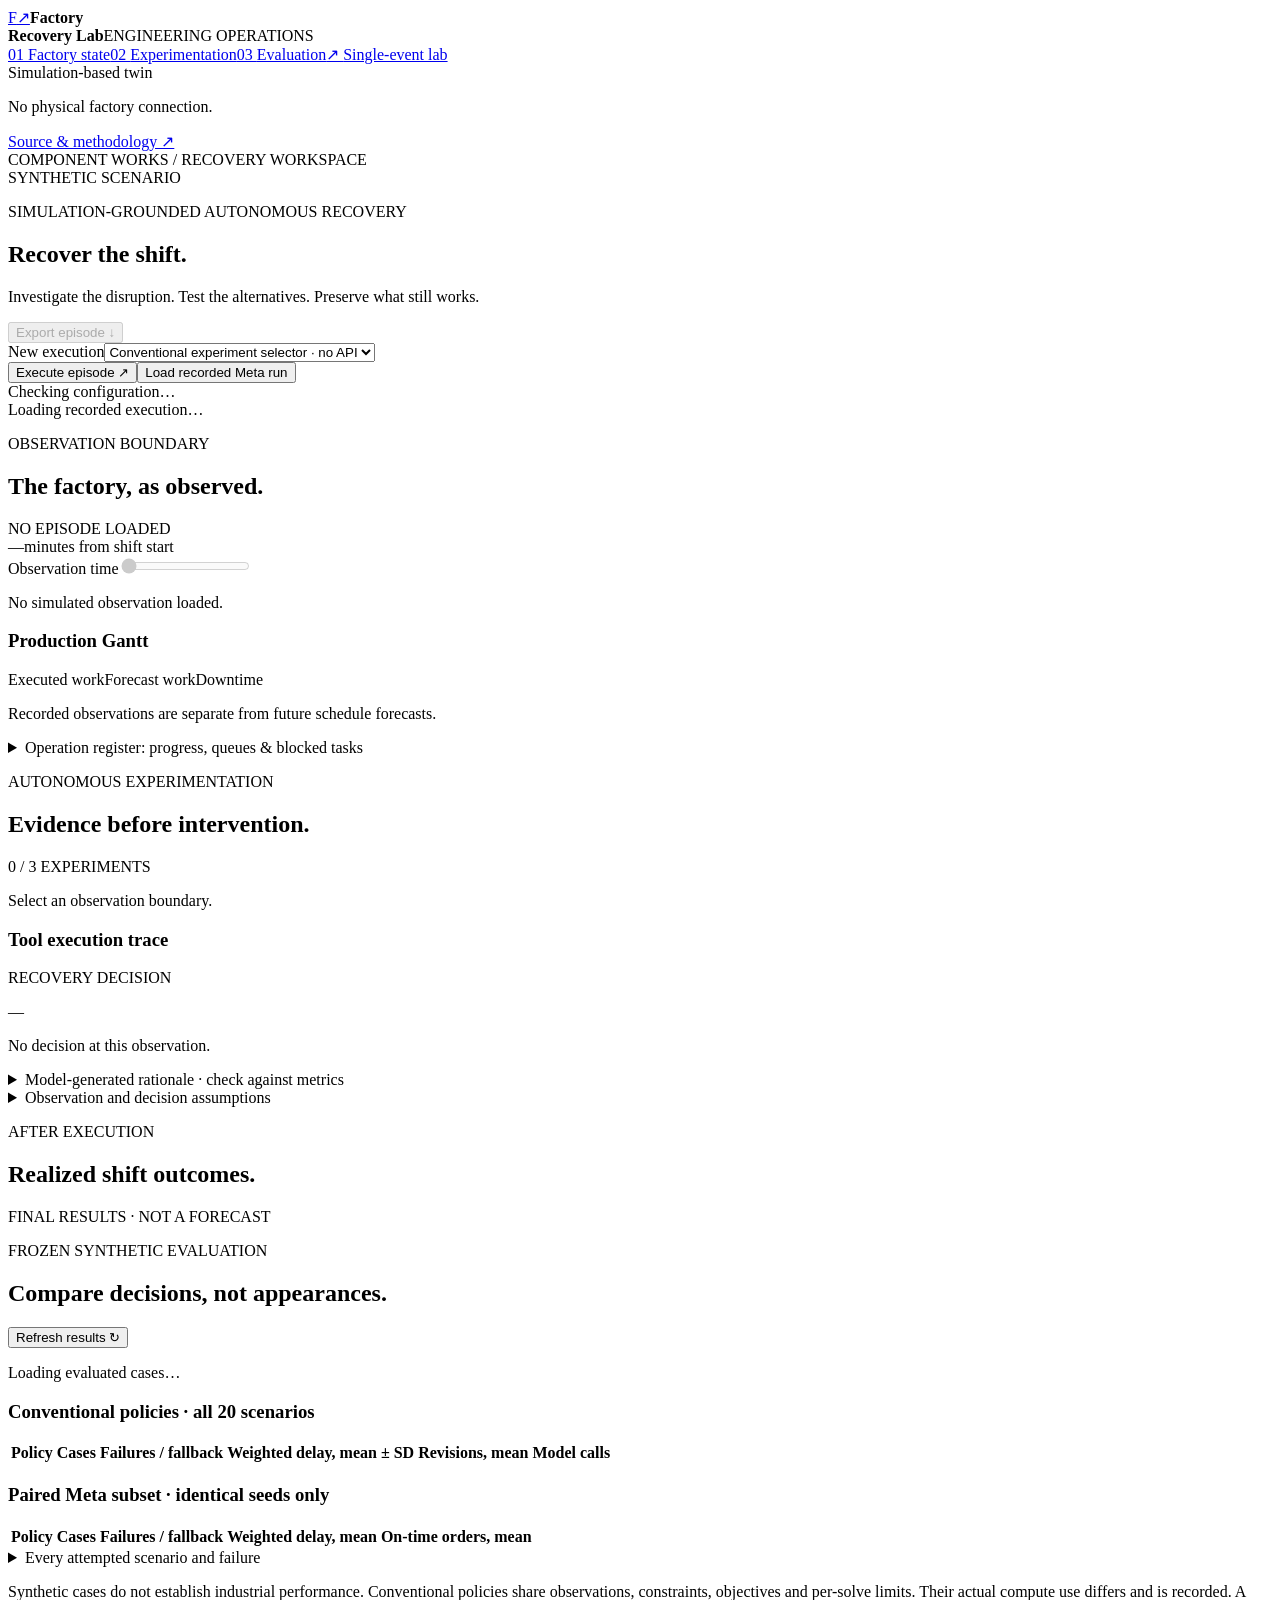
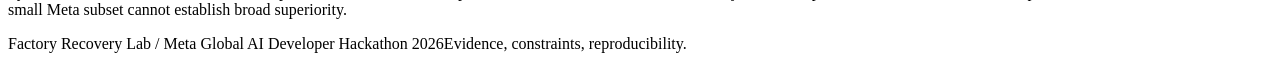
==== src/factory_lab/web/console.html @ 98356d2c "feat: ship sequential operations console and complete evaluation evidence" ====
<!doctype html>
<html lang="en">
<head><meta charset="utf-8"><meta name="viewport" content="width=device-width, initial-scale=1"><title>Factory Recovery Lab · Operations Console</title><link rel="stylesheet" href="/console.css"><script src="/console.js" defer></script></head>
<body>
<aside class="rail"><a class="logo" href="/">F<span>↗</span></a><strong>Factory<br>Recovery Lab</strong><span class="rail-caption">ENGINEERING OPERATIONS</span><nav><a href="#factory" class="active">01 <span>Factory state</span></a><a href="#experimentation">02 <span>Experimentation</span></a><a href="#evaluation">03 <span>Evaluation</span></a><a href="/single">↗ <span>Single-event lab</span></a></nav><div class="rail-bottom"><span class="dot"></span> Simulation-based twin<p>No physical factory connection.</p><a href="https://github.com/Ayushichadha/meta-autonomous-lab" target="_blank" rel="noreferrer">Source & methodology ↗</a></div></aside>
<main>
<header><div class="breadcrumb">COMPONENT WORKS <span>/</span> RECOVERY WORKSPACE</div><span class="tag">SYNTHETIC SCENARIO</span></header>
<section class="hero"><div><p class="eyebrow">SIMULATION-GROUNDED AUTONOMOUS RECOVERY</p><h1>Recover the shift.</h1><p class="muted">Investigate the disruption. Test the alternatives. Preserve what still works.</p></div><button id="export-episode" class="button light" disabled>Export episode ↓</button></section>
<section class="toolbar"><div><label for="episode-policy">New execution</label><select id="episode-policy"><option value="solver_selection">Conventional experiment selector · no API</option><option value="preserve">Preserve commitments · no API</option><option value="always_replan">Always replan · no API</option><option value="fixed_interval">Replan every 30 minutes · no API</option><option value="meta">Meta supervisor · uses API credits</option></select></div><button id="start-episode" class="button primary">Execute episode ↗</button><button id="recorded" class="button light">Load recorded Meta run</button><div class="credit-status" id="credit-status">Checking configuration…</div></section>
<div id="console-status" class="status-line" role="status" aria-live="polite">Loading recorded execution…</div>
<section id="factory" class="panel"><div class="section-title"><div><p class="eyebrow">OBSERVATION BOUNDARY</p><h2>The factory, as observed.</h2></div><span id="execution-mode" class="tag">NO EPISODE LOADED</span></div><div class="replay"><div><span class="minute" id="frame-time">—</span><span class="muted small">minutes from shift start</span></div><label class="slider-label" for="frame-slider">Observation time<input id="frame-slider" type="range" min="0" max="0" value="0" disabled></label><div id="state-counts" class="state-counts"></div></div><div id="event-buttons" class="event-buttons"></div><div id="factory-machines" class="machine-grid"><p class="muted">No simulated observation loaded.</p></div><div class="gantt-heading"><h3>Production Gantt</h3><div class="legend"><span><i class="solid"></i>Executed work</span><span><i class="forecast"></i>Forecast work</span><span><i class="down"></i>Downtime</span></div></div><div id="episode-gantt" class="gantt"></div><p id="gantt-caption" class="caption">Recorded observations are separate from future schedule forecasts.</p><details><summary>Operation register: progress, queues & blocked tasks</summary><div class="scroll-table"><table><thead><tr><th>Operation</th><th>Machine</th><th>Status</th><th>Worked</th><th>Remaining</th></tr></thead><tbody id="operation-register"></tbody></table></div></details></section>
<section id="experimentation" class="experiment-grid"><div class="panel"><div class="section-title"><div><p class="eyebrow">AUTONOMOUS EXPERIMENTATION</p><h2>Evidence before intervention.</h2></div><span id="experiment-budget" class="tag">0 / 3 EXPERIMENTS</span></div><p id="current-event" class="event-description">Select an observation boundary.</p><div id="hypotheses"></div><div id="episode-candidates" class="candidate-grid"></div><div class="section-subtitle"><h3>Tool execution trace</h3><span id="request-budget" class="muted small"></span></div><div id="tool-trace" class="tool-trace"></div></div><div class="panel decision-panel"><p class="eyebrow">RECOVERY DECISION</p><div id="decision-badge" class="decision-badge">—</div><p id="decision-time" class="muted small"></p><p id="decision-evidence">No decision at this observation.</p><details><summary>Model-generated rationale · check against metrics</summary><p id="model-rationale" class="caption"></p></details><div id="constraint-result" class="validation"></div><div id="decision-cost" class="caption"></div><details><summary>Observation and decision assumptions</summary><p class="caption">Only events observed by this boundary are available to the policy. Confirmed outages control physical execution; published repair estimates control forecasts. An expired estimate uses a recorded fixed extension. Candidate trials vary the focus outage only.</p></details></div></section>
<section class="panel outcomes"><div class="section-title"><div><p class="eyebrow">AFTER EXECUTION</p><h2>Realized shift outcomes.</h2></div><span class="tag">FINAL RESULTS · NOT A FORECAST</span></div><div id="realized-metrics" class="metric-grid"></div><p id="episode-limitations" class="caption"></p><div id="episode-failures"></div></section>
<section id="evaluation" class="panel"><div class="section-title"><div><p class="eyebrow">FROZEN SYNTHETIC EVALUATION</p><h2>Compare decisions, not appearances.</h2></div><button id="refresh-evaluation" class="button light">Refresh results ↻</button></div><p id="evaluation-description" class="muted small">Loading evaluated cases…</p><h3>Conventional policies · all 20 scenarios</h3><div class="scroll-table"><table><thead><tr><th>Policy</th><th>Cases</th><th>Failures / fallback</th><th>Weighted delay, mean ± SD</th><th>Revisions, mean</th><th>Model calls</th></tr></thead><tbody id="aggregate-results"></tbody></table></div><h3 class="paired-title">Paired Meta subset · identical seeds only</h3><div class="scroll-table"><table><thead><tr><th>Policy</th><th>Cases</th><th>Failures / fallback</th><th>Weighted delay, mean</th><th>On-time orders, mean</th></tr></thead><tbody id="paired-results"></tbody></table></div><details><summary>Every attempted scenario and failure</summary><div class="scroll-table evaluation-cases"><table><thead><tr><th>Seed</th><th>Policy</th><th>Status</th><th>Realized weighted delay</th><th>Model calls</th></tr></thead><tbody id="scenario-results"></tbody></table></div><div id="evaluation-failures"></div></details><p class="caption">Synthetic cases do not establish industrial performance. Conventional policies share observations, constraints, objectives and per-solve limits. Their actual compute use differs and is recorded. A small Meta subset cannot establish broad superiority.</p></section>
<footer><span>Factory Recovery Lab / Meta Global AI Developer Hackathon 2026</span><span>Evidence, constraints, reproducibility.</span></footer>
</main></body></html>
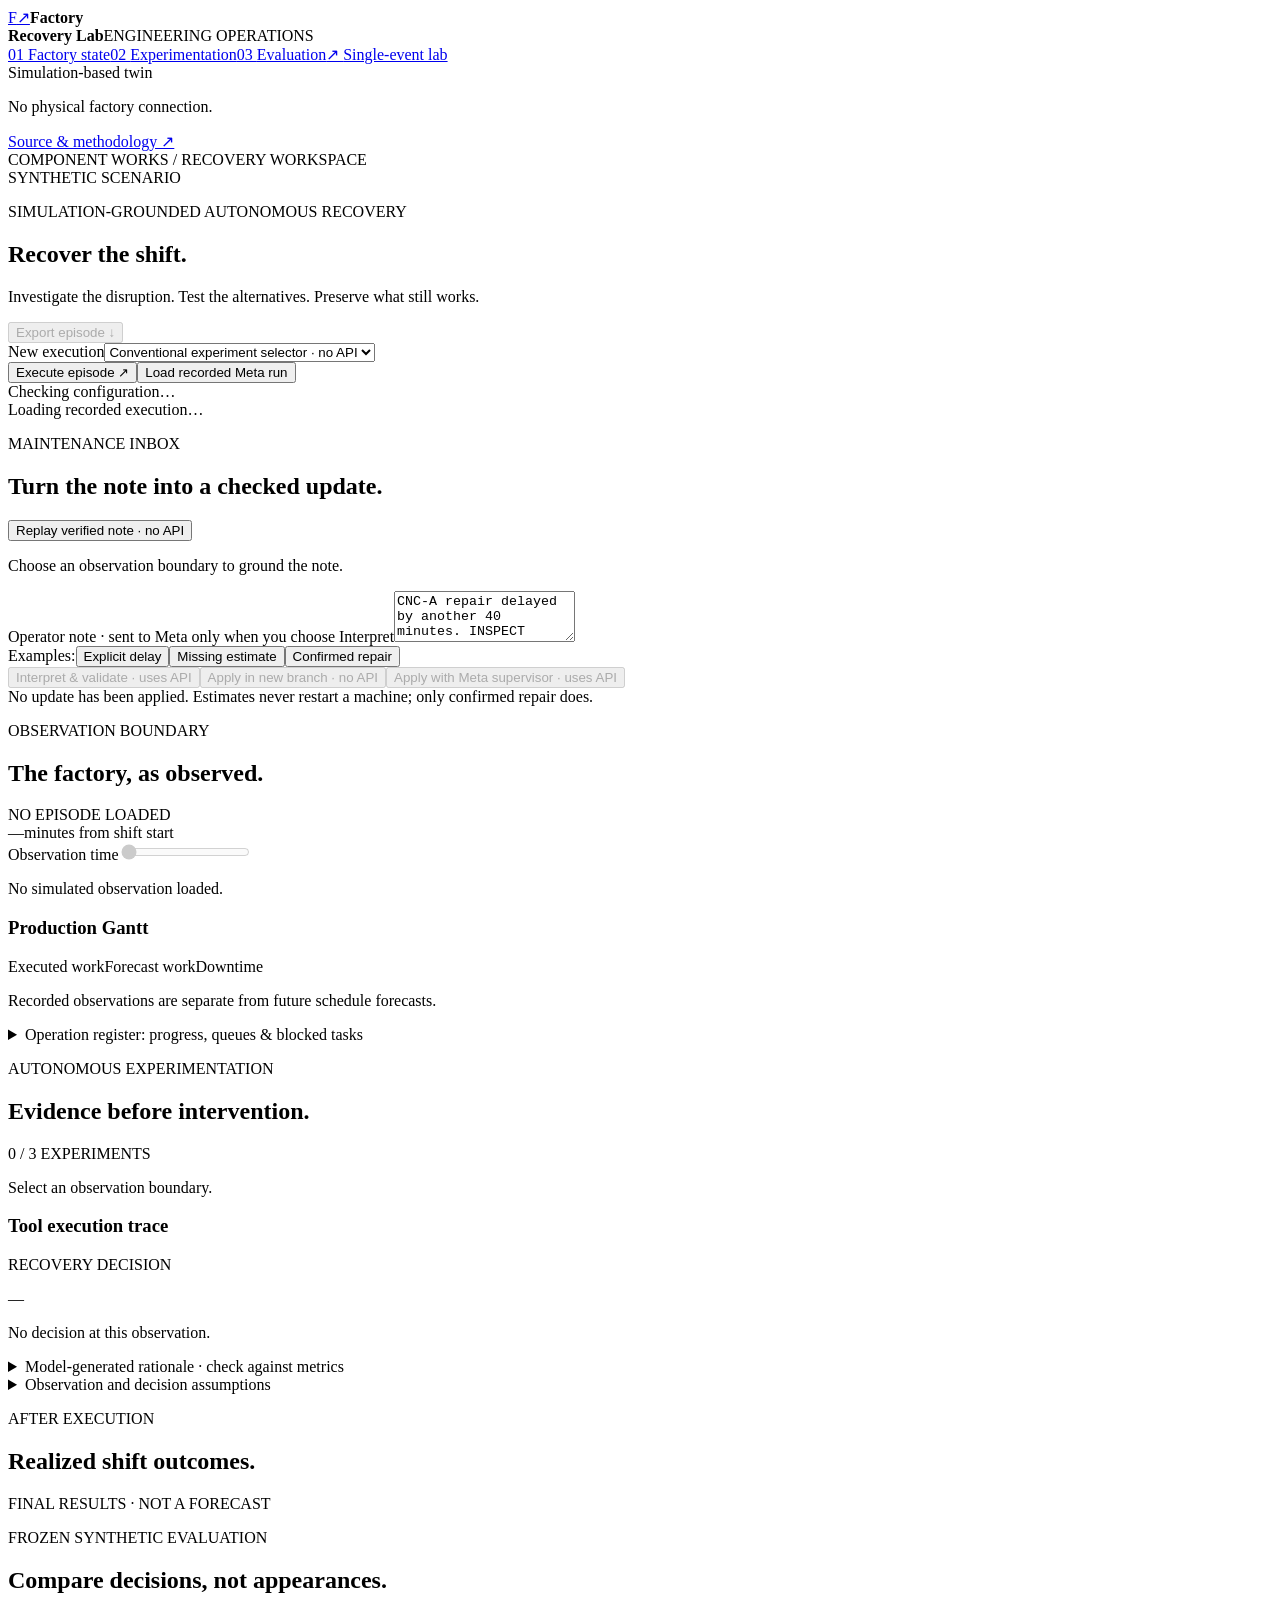
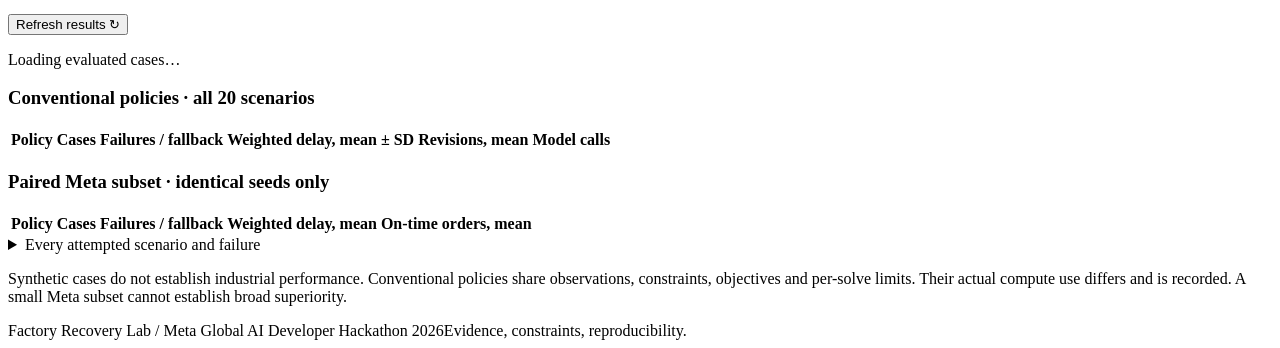
==== commit b056967a: "Add grounded maintenance-note recovery and public replay" ====
--- a/src/factory_lab/web/console.html
+++ b/src/factory_lab/web/console.html
@@ -8,6 +8,7 @@
 <section class="hero"><div><p class="eyebrow">SIMULATION-GROUNDED AUTONOMOUS RECOVERY</p><h1>Recover the shift.</h1><p class="muted">Investigate the disruption. Test the alternatives. Preserve what still works.</p></div><button id="export-episode" class="button light" disabled>Export episode ↓</button></section>
 <section class="toolbar"><div><label for="episode-policy">New execution</label><select id="episode-policy"><option value="solver_selection">Conventional experiment selector · no API</option><option value="preserve">Preserve commitments · no API</option><option value="always_replan">Always replan · no API</option><option value="fixed_interval">Replan every 30 minutes · no API</option><option value="meta">Meta supervisor · uses API credits</option></select></div><button id="start-episode" class="button primary">Execute episode ↗</button><button id="recorded" class="button light">Load recorded Meta run</button><div class="credit-status" id="credit-status">Checking configuration…</div></section>
 <div id="console-status" class="status-line" role="status" aria-live="polite">Loading recorded execution…</div>
+<section id="maintenance" class="panel maintenance-panel"><div class="section-title"><div><p class="eyebrow">MAINTENANCE INBOX</p><h2>Turn the note into a checked update.</h2></div><button id="replay-note" class="button light">Replay verified note · no API</button></div><p id="note-context" class="muted small">Choose an observation boundary to ground the note.</p><label class="note-label" for="maintenance-note">Operator note · sent to Meta only when you choose Interpret</label><textarea id="maintenance-note" rows="3" maxlength="2000">CNC-A repair delayed by another 40 minutes. INSPECT remains available.</textarea><div class="note-examples"><span>Examples:</span><button data-note-example="CNC-A repair delayed by another 40 minutes. INSPECT remains available.">Explicit delay</button><button data-note-example="CNC-A repair is delayed.">Missing estimate</button><button data-note-example="CNC-A is back online.">Confirmed repair</button></div><div class="note-actions"><button id="interpret-note" class="button primary" disabled>Interpret & validate · uses API</button><button id="apply-note" class="button light" disabled>Apply in new branch · no API</button><button id="apply-note-meta" class="button light" disabled>Apply with Meta supervisor · uses API</button></div><div id="note-result" class="note-result" aria-live="polite">No update has been applied. Estimates never restart a machine; only confirmed repair does.</div></section>
 <section id="factory" class="panel"><div class="section-title"><div><p class="eyebrow">OBSERVATION BOUNDARY</p><h2>The factory, as observed.</h2></div><span id="execution-mode" class="tag">NO EPISODE LOADED</span></div><div class="replay"><div><span class="minute" id="frame-time">—</span><span class="muted small">minutes from shift start</span></div><label class="slider-label" for="frame-slider">Observation time<input id="frame-slider" type="range" min="0" max="0" value="0" disabled></label><div id="state-counts" class="state-counts"></div></div><div id="event-buttons" class="event-buttons"></div><div id="factory-machines" class="machine-grid"><p class="muted">No simulated observation loaded.</p></div><div class="gantt-heading"><h3>Production Gantt</h3><div class="legend"><span><i class="solid"></i>Executed work</span><span><i class="forecast"></i>Forecast work</span><span><i class="down"></i>Downtime</span></div></div><div id="episode-gantt" class="gantt"></div><p id="gantt-caption" class="caption">Recorded observations are separate from future schedule forecasts.</p><details><summary>Operation register: progress, queues & blocked tasks</summary><div class="scroll-table"><table><thead><tr><th>Operation</th><th>Machine</th><th>Status</th><th>Worked</th><th>Remaining</th></tr></thead><tbody id="operation-register"></tbody></table></div></details></section>
 <section id="experimentation" class="experiment-grid"><div class="panel"><div class="section-title"><div><p class="eyebrow">AUTONOMOUS EXPERIMENTATION</p><h2>Evidence before intervention.</h2></div><span id="experiment-budget" class="tag">0 / 3 EXPERIMENTS</span></div><p id="current-event" class="event-description">Select an observation boundary.</p><div id="hypotheses"></div><div id="episode-candidates" class="candidate-grid"></div><div class="section-subtitle"><h3>Tool execution trace</h3><span id="request-budget" class="muted small"></span></div><div id="tool-trace" class="tool-trace"></div></div><div class="panel decision-panel"><p class="eyebrow">RECOVERY DECISION</p><div id="decision-badge" class="decision-badge">—</div><p id="decision-time" class="muted small"></p><p id="decision-evidence">No decision at this observation.</p><details><summary>Model-generated rationale · check against metrics</summary><p id="model-rationale" class="caption"></p></details><div id="constraint-result" class="validation"></div><div id="decision-cost" class="caption"></div><details><summary>Observation and decision assumptions</summary><p class="caption">Only events observed by this boundary are available to the policy. Confirmed outages control physical execution; published repair estimates control forecasts. An expired estimate uses a recorded fixed extension. Candidate trials vary the focus outage only.</p></details></div></section>
 <section class="panel outcomes"><div class="section-title"><div><p class="eyebrow">AFTER EXECUTION</p><h2>Realized shift outcomes.</h2></div><span class="tag">FINAL RESULTS · NOT A FORECAST</span></div><div id="realized-metrics" class="metric-grid"></div><p id="episode-limitations" class="caption"></p><div id="episode-failures"></div></section>
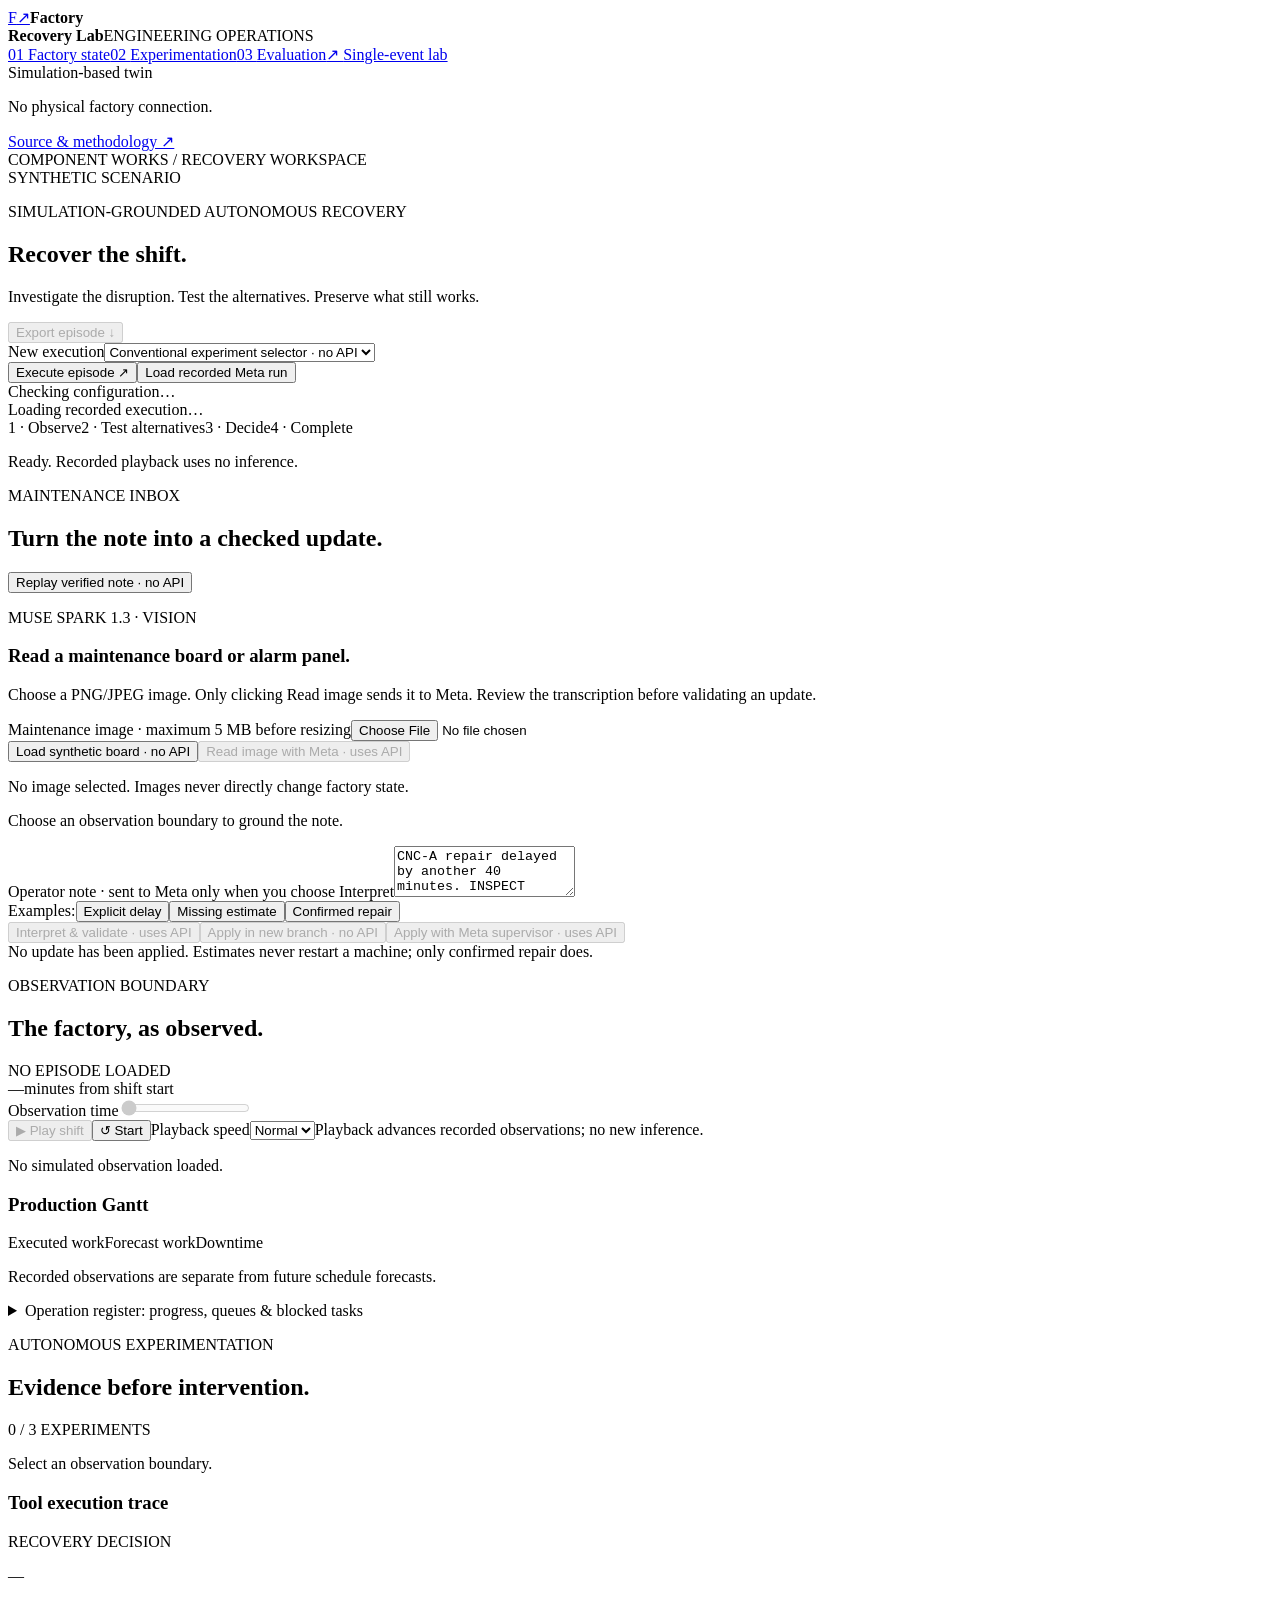
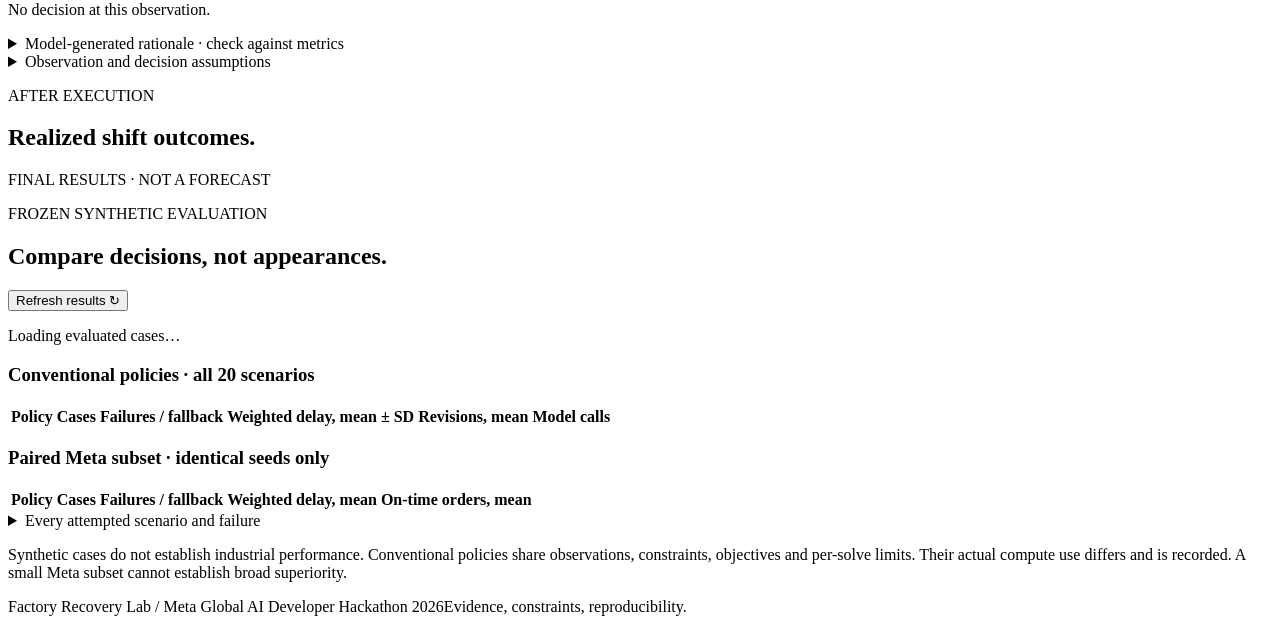
==== commit 0c91c297: "Add reviewed Meta vision recovery and interactive shift playback" ====
--- a/src/factory_lab/web/console.html
+++ b/src/factory_lab/web/console.html
@@ -8,8 +8,8 @@
 <section class="hero"><div><p class="eyebrow">SIMULATION-GROUNDED AUTONOMOUS RECOVERY</p><h1>Recover the shift.</h1><p class="muted">Investigate the disruption. Test the alternatives. Preserve what still works.</p></div><button id="export-episode" class="button light" disabled>Export episode ↓</button></section>
 <section class="toolbar"><div><label for="episode-policy">New execution</label><select id="episode-policy"><option value="solver_selection">Conventional experiment selector · no API</option><option value="preserve">Preserve commitments · no API</option><option value="always_replan">Always replan · no API</option><option value="fixed_interval">Replan every 30 minutes · no API</option><option value="meta">Meta supervisor · uses API credits</option></select></div><button id="start-episode" class="button primary">Execute episode ↗</button><button id="recorded" class="button light">Load recorded Meta run</button><div class="credit-status" id="credit-status">Checking configuration…</div></section>
 <div id="console-status" class="status-line" role="status" aria-live="polite">Loading recorded execution…</div>
-<section id="maintenance" class="panel maintenance-panel"><div class="section-title"><div><p class="eyebrow">MAINTENANCE INBOX</p><h2>Turn the note into a checked update.</h2></div><button id="replay-note" class="button light">Replay verified note · no API</button></div><p id="note-context" class="muted small">Choose an observation boundary to ground the note.</p><label class="note-label" for="maintenance-note">Operator note · sent to Meta only when you choose Interpret</label><textarea id="maintenance-note" rows="3" maxlength="2000">CNC-A repair delayed by another 40 minutes. INSPECT remains available.</textarea><div class="note-examples"><span>Examples:</span><button data-note-example="CNC-A repair delayed by another 40 minutes. INSPECT remains available.">Explicit delay</button><button data-note-example="CNC-A repair is delayed.">Missing estimate</button><button data-note-example="CNC-A is back online.">Confirmed repair</button></div><div class="note-actions"><button id="interpret-note" class="button primary" disabled>Interpret & validate · uses API</button><button id="apply-note" class="button light" disabled>Apply in new branch · no API</button><button id="apply-note-meta" class="button light" disabled>Apply with Meta supervisor · uses API</button></div><div id="note-result" class="note-result" aria-live="polite">No update has been applied. Estimates never restart a machine; only confirmed repair does.</div></section>
-<section id="factory" class="panel"><div class="section-title"><div><p class="eyebrow">OBSERVATION BOUNDARY</p><h2>The factory, as observed.</h2></div><span id="execution-mode" class="tag">NO EPISODE LOADED</span></div><div class="replay"><div><span class="minute" id="frame-time">—</span><span class="muted small">minutes from shift start</span></div><label class="slider-label" for="frame-slider">Observation time<input id="frame-slider" type="range" min="0" max="0" value="0" disabled></label><div id="state-counts" class="state-counts"></div></div><div id="event-buttons" class="event-buttons"></div><div id="factory-machines" class="machine-grid"><p class="muted">No simulated observation loaded.</p></div><div class="gantt-heading"><h3>Production Gantt</h3><div class="legend"><span><i class="solid"></i>Executed work</span><span><i class="forecast"></i>Forecast work</span><span><i class="down"></i>Downtime</span></div></div><div id="episode-gantt" class="gantt"></div><p id="gantt-caption" class="caption">Recorded observations are separate from future schedule forecasts.</p><details><summary>Operation register: progress, queues & blocked tasks</summary><div class="scroll-table"><table><thead><tr><th>Operation</th><th>Machine</th><th>Status</th><th>Worked</th><th>Remaining</th></tr></thead><tbody id="operation-register"></tbody></table></div></details></section>
+<div id="agent-progress" class="agent-progress" aria-live="polite"><span data-stage="observe">1 · Observe</span><span data-stage="test">2 · Test alternatives</span><span data-stage="decide">3 · Decide</span><span data-stage="complete">4 · Complete</span><p id="agent-progress-detail">Ready. Recorded playback uses no inference.</p></div><section id="maintenance" class="panel maintenance-panel"><div class="section-title"><div><p class="eyebrow">MAINTENANCE INBOX</p><h2>Turn the note into a checked update.</h2></div><button id="replay-note" class="button light">Replay verified note · no API</button></div><div class="visual-inbox"><div><p class="eyebrow">MUSE SPARK 1.3 · VISION</p><h3>Read a maintenance board or alarm panel.</h3><p class="caption">Choose a PNG/JPEG image. Only clicking Read image sends it to Meta. Review the transcription before validating an update.</p><label class="note-label" for="maintenance-image">Maintenance image · maximum 5 MB before resizing</label><input id="maintenance-image" type="file" accept="image/png,image/jpeg"><div class="note-actions"><button id="sample-image" class="button light">Load synthetic board · no API</button><button id="read-image" class="button primary" disabled>Read image with Meta · uses API</button></div><p id="image-status" class="caption" aria-live="polite">No image selected. Images never directly change factory state.</p></div><div><img id="image-preview" alt="Selected maintenance evidence" hidden><div id="visual-result" class="caption"></div></div></div><p id="note-context" class="muted small">Choose an observation boundary to ground the note.</p><label class="note-label" for="maintenance-note">Operator note · sent to Meta only when you choose Interpret</label><textarea id="maintenance-note" rows="3" maxlength="2000">CNC-A repair delayed by another 40 minutes. INSPECT remains available.</textarea><div class="note-examples"><span>Examples:</span><button data-note-example="CNC-A repair delayed by another 40 minutes. INSPECT remains available.">Explicit delay</button><button data-note-example="CNC-A repair is delayed.">Missing estimate</button><button data-note-example="CNC-A is back online.">Confirmed repair</button></div><label id="visual-review-label" class="review-label" hidden><input id="visual-reviewed" type="checkbox"> I reviewed and corrected the image transcription above. Validate it as my operator report.</label><div class="note-actions"><button id="interpret-note" class="button primary" disabled>Interpret & validate · uses API</button><button id="apply-note" class="button light" disabled>Apply in new branch · no API</button><button id="apply-note-meta" class="button light" disabled>Apply with Meta supervisor · uses API</button></div><div id="note-result" class="note-result" aria-live="polite">No update has been applied. Estimates never restart a machine; only confirmed repair does.</div></section>
+<section id="factory" class="panel"><div class="section-title"><div><p class="eyebrow">OBSERVATION BOUNDARY</p><h2>The factory, as observed.</h2></div><span id="execution-mode" class="tag">NO EPISODE LOADED</span></div><div class="replay"><div><span class="minute" id="frame-time">—</span><span class="muted small">minutes from shift start</span></div><label class="slider-label" for="frame-slider">Observation time<input id="frame-slider" type="range" min="0" max="0" value="0" disabled></label><div id="state-counts" class="state-counts"></div></div><div class="playback-controls"><button id="play-shift" class="button primary" disabled aria-pressed="false">▶ Play shift</button><button id="restart-shift" class="button light">↺ Start</button><label for="playback-speed">Playback speed</label><select id="playback-speed"><option value="1500">Slow</option><option value="850" selected>Normal</option><option value="350">Fast</option></select><span id="playback-status" class="caption">Playback advances recorded observations; no new inference.</span></div><div id="event-buttons" class="event-buttons"></div><div id="factory-machines" class="machine-grid"><p class="muted">No simulated observation loaded.</p></div><div class="gantt-heading"><h3>Production Gantt</h3><div class="legend"><span><i class="solid"></i>Executed work</span><span><i class="forecast"></i>Forecast work</span><span><i class="down"></i>Downtime</span></div></div><div id="episode-gantt" class="gantt"></div><p id="gantt-caption" class="caption">Recorded observations are separate from future schedule forecasts.</p><details><summary>Operation register: progress, queues & blocked tasks</summary><div class="scroll-table"><table><thead><tr><th>Operation</th><th>Machine</th><th>Status</th><th>Worked</th><th>Remaining</th></tr></thead><tbody id="operation-register"></tbody></table></div></details></section>
 <section id="experimentation" class="experiment-grid"><div class="panel"><div class="section-title"><div><p class="eyebrow">AUTONOMOUS EXPERIMENTATION</p><h2>Evidence before intervention.</h2></div><span id="experiment-budget" class="tag">0 / 3 EXPERIMENTS</span></div><p id="current-event" class="event-description">Select an observation boundary.</p><div id="hypotheses"></div><div id="episode-candidates" class="candidate-grid"></div><div class="section-subtitle"><h3>Tool execution trace</h3><span id="request-budget" class="muted small"></span></div><div id="tool-trace" class="tool-trace"></div></div><div class="panel decision-panel"><p class="eyebrow">RECOVERY DECISION</p><div id="decision-badge" class="decision-badge">—</div><p id="decision-time" class="muted small"></p><p id="decision-evidence">No decision at this observation.</p><details><summary>Model-generated rationale · check against metrics</summary><p id="model-rationale" class="caption"></p></details><div id="constraint-result" class="validation"></div><div id="decision-cost" class="caption"></div><details><summary>Observation and decision assumptions</summary><p class="caption">Only events observed by this boundary are available to the policy. Confirmed outages control physical execution; published repair estimates control forecasts. An expired estimate uses a recorded fixed extension. Candidate trials vary the focus outage only.</p></details></div></section>
 <section class="panel outcomes"><div class="section-title"><div><p class="eyebrow">AFTER EXECUTION</p><h2>Realized shift outcomes.</h2></div><span class="tag">FINAL RESULTS · NOT A FORECAST</span></div><div id="realized-metrics" class="metric-grid"></div><p id="episode-limitations" class="caption"></p><div id="episode-failures"></div></section>
 <section id="evaluation" class="panel"><div class="section-title"><div><p class="eyebrow">FROZEN SYNTHETIC EVALUATION</p><h2>Compare decisions, not appearances.</h2></div><button id="refresh-evaluation" class="button light">Refresh results ↻</button></div><p id="evaluation-description" class="muted small">Loading evaluated cases…</p><h3>Conventional policies · all 20 scenarios</h3><div class="scroll-table"><table><thead><tr><th>Policy</th><th>Cases</th><th>Failures / fallback</th><th>Weighted delay, mean ± SD</th><th>Revisions, mean</th><th>Model calls</th></tr></thead><tbody id="aggregate-results"></tbody></table></div><h3 class="paired-title">Paired Meta subset · identical seeds only</h3><div class="scroll-table"><table><thead><tr><th>Policy</th><th>Cases</th><th>Failures / fallback</th><th>Weighted delay, mean</th><th>On-time orders, mean</th></tr></thead><tbody id="paired-results"></tbody></table></div><details><summary>Every attempted scenario and failure</summary><div class="scroll-table evaluation-cases"><table><thead><tr><th>Seed</th><th>Policy</th><th>Status</th><th>Realized weighted delay</th><th>Model calls</th></tr></thead><tbody id="scenario-results"></tbody></table></div><div id="evaluation-failures"></div></details><p class="caption">Synthetic cases do not establish industrial performance. Conventional policies share observations, constraints, objectives and per-solve limits. Their actual compute use differs and is recorded. A small Meta subset cannot establish broad superiority.</p></section>
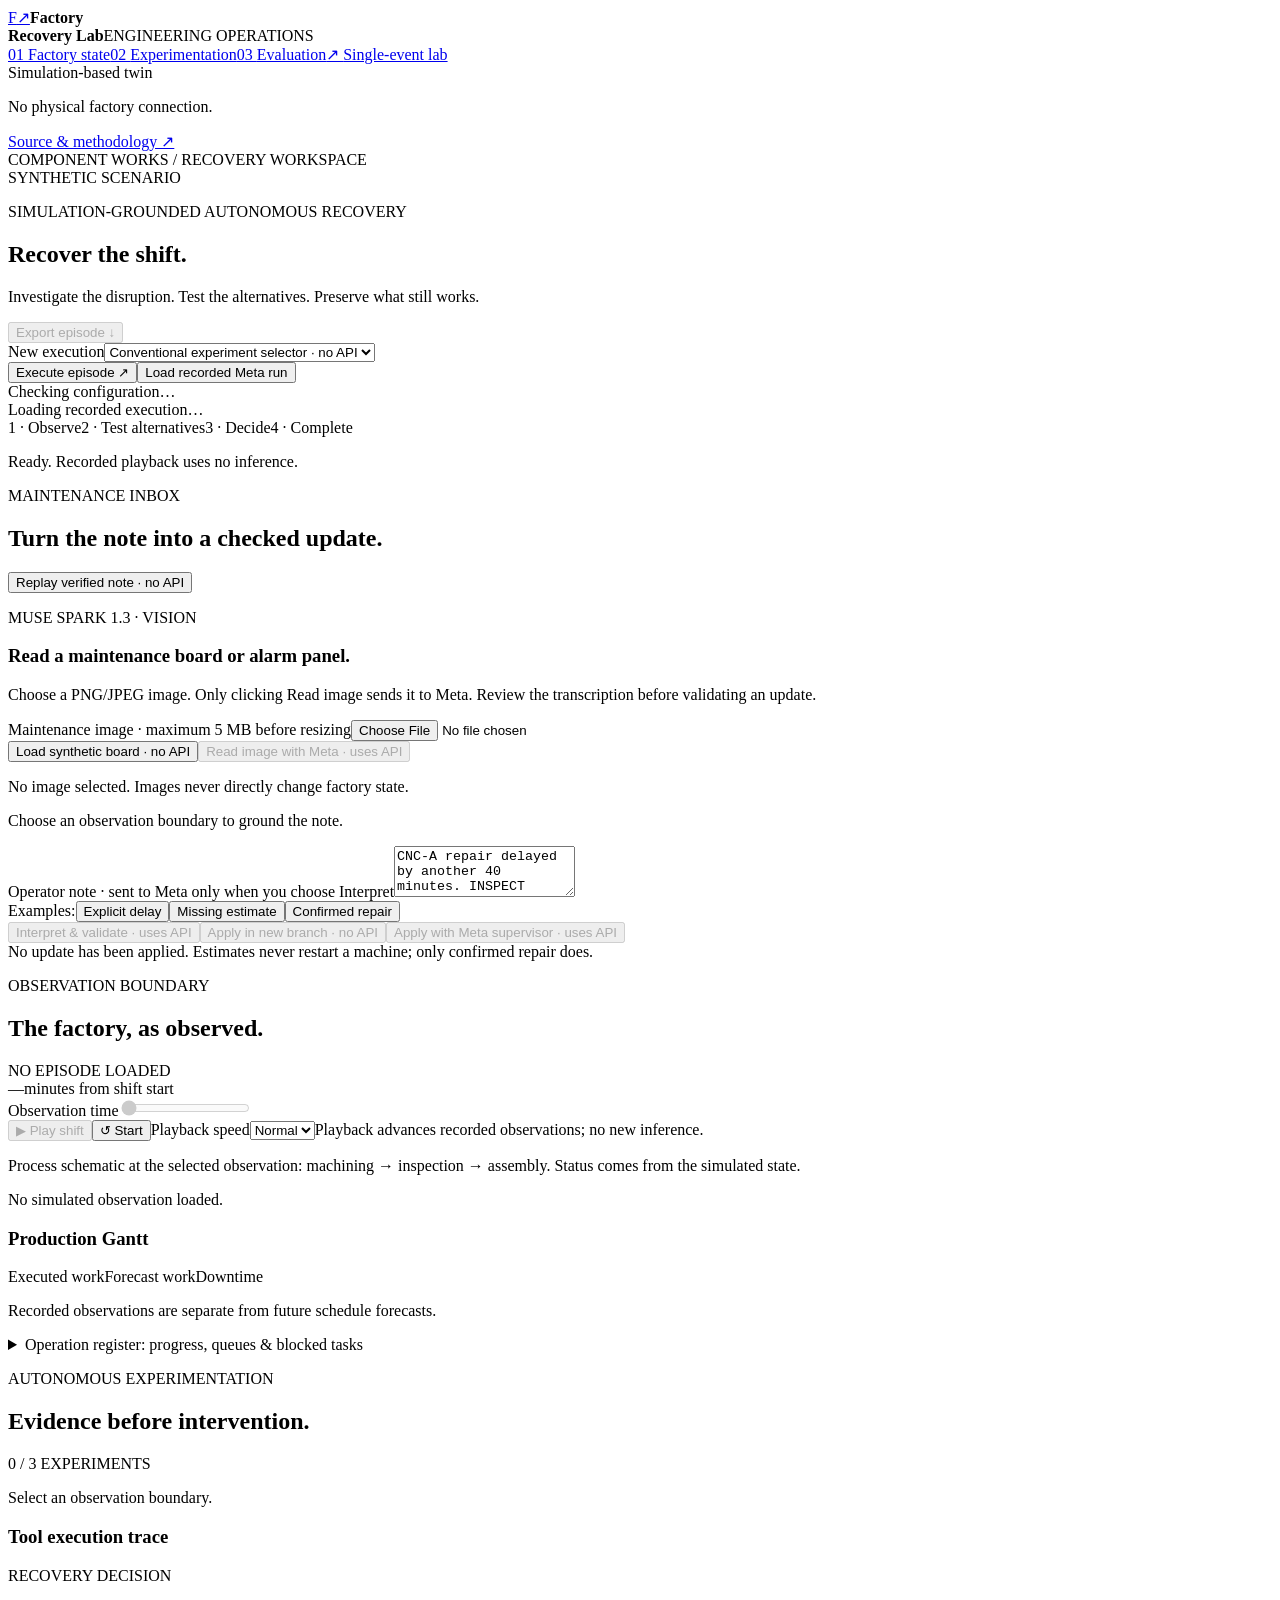
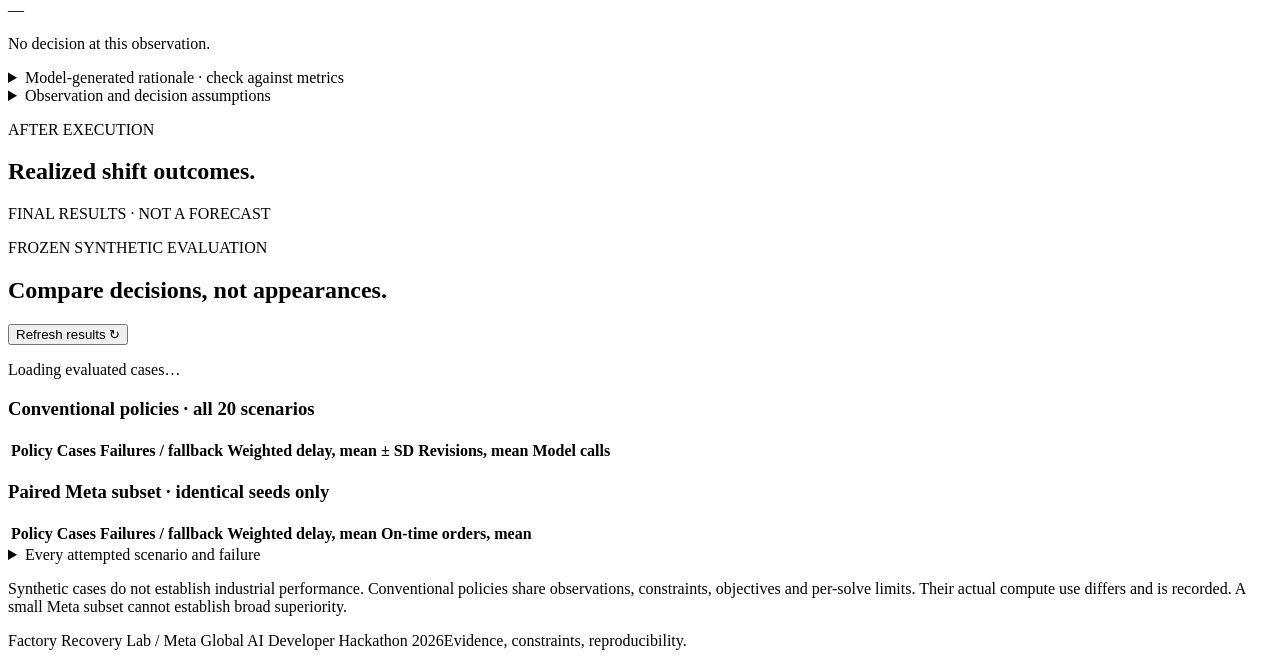
==== commit 4b1c0a11: "Show visual example by default and add live factory schematic" ====
--- a/src/factory_lab/web/console.html
+++ b/src/factory_lab/web/console.html
@@ -9,7 +9,7 @@
 <section class="toolbar"><div><label for="episode-policy">New execution</label><select id="episode-policy"><option value="solver_selection">Conventional experiment selector · no API</option><option value="preserve">Preserve commitments · no API</option><option value="always_replan">Always replan · no API</option><option value="fixed_interval">Replan every 30 minutes · no API</option><option value="meta">Meta supervisor · uses API credits</option></select></div><button id="start-episode" class="button primary">Execute episode ↗</button><button id="recorded" class="button light">Load recorded Meta run</button><div class="credit-status" id="credit-status">Checking configuration…</div></section>
 <div id="console-status" class="status-line" role="status" aria-live="polite">Loading recorded execution…</div>
 <div id="agent-progress" class="agent-progress" aria-live="polite"><span data-stage="observe">1 · Observe</span><span data-stage="test">2 · Test alternatives</span><span data-stage="decide">3 · Decide</span><span data-stage="complete">4 · Complete</span><p id="agent-progress-detail">Ready. Recorded playback uses no inference.</p></div><section id="maintenance" class="panel maintenance-panel"><div class="section-title"><div><p class="eyebrow">MAINTENANCE INBOX</p><h2>Turn the note into a checked update.</h2></div><button id="replay-note" class="button light">Replay verified note · no API</button></div><div class="visual-inbox"><div><p class="eyebrow">MUSE SPARK 1.3 · VISION</p><h3>Read a maintenance board or alarm panel.</h3><p class="caption">Choose a PNG/JPEG image. Only clicking Read image sends it to Meta. Review the transcription before validating an update.</p><label class="note-label" for="maintenance-image">Maintenance image · maximum 5 MB before resizing</label><input id="maintenance-image" type="file" accept="image/png,image/jpeg"><div class="note-actions"><button id="sample-image" class="button light">Load synthetic board · no API</button><button id="read-image" class="button primary" disabled>Read image with Meta · uses API</button></div><p id="image-status" class="caption" aria-live="polite">No image selected. Images never directly change factory state.</p></div><div><img id="image-preview" alt="Selected maintenance evidence" hidden><div id="visual-result" class="caption"></div></div></div><p id="note-context" class="muted small">Choose an observation boundary to ground the note.</p><label class="note-label" for="maintenance-note">Operator note · sent to Meta only when you choose Interpret</label><textarea id="maintenance-note" rows="3" maxlength="2000">CNC-A repair delayed by another 40 minutes. INSPECT remains available.</textarea><div class="note-examples"><span>Examples:</span><button data-note-example="CNC-A repair delayed by another 40 minutes. INSPECT remains available.">Explicit delay</button><button data-note-example="CNC-A repair is delayed.">Missing estimate</button><button data-note-example="CNC-A is back online.">Confirmed repair</button></div><label id="visual-review-label" class="review-label" hidden><input id="visual-reviewed" type="checkbox"> I reviewed and corrected the image transcription above. Validate it as my operator report.</label><div class="note-actions"><button id="interpret-note" class="button primary" disabled>Interpret & validate · uses API</button><button id="apply-note" class="button light" disabled>Apply in new branch · no API</button><button id="apply-note-meta" class="button light" disabled>Apply with Meta supervisor · uses API</button></div><div id="note-result" class="note-result" aria-live="polite">No update has been applied. Estimates never restart a machine; only confirmed repair does.</div></section>
-<section id="factory" class="panel"><div class="section-title"><div><p class="eyebrow">OBSERVATION BOUNDARY</p><h2>The factory, as observed.</h2></div><span id="execution-mode" class="tag">NO EPISODE LOADED</span></div><div class="replay"><div><span class="minute" id="frame-time">—</span><span class="muted small">minutes from shift start</span></div><label class="slider-label" for="frame-slider">Observation time<input id="frame-slider" type="range" min="0" max="0" value="0" disabled></label><div id="state-counts" class="state-counts"></div></div><div class="playback-controls"><button id="play-shift" class="button primary" disabled aria-pressed="false">▶ Play shift</button><button id="restart-shift" class="button light">↺ Start</button><label for="playback-speed">Playback speed</label><select id="playback-speed"><option value="1500">Slow</option><option value="850" selected>Normal</option><option value="350">Fast</option></select><span id="playback-status" class="caption">Playback advances recorded observations; no new inference.</span></div><div id="event-buttons" class="event-buttons"></div><div id="factory-machines" class="machine-grid"><p class="muted">No simulated observation loaded.</p></div><div class="gantt-heading"><h3>Production Gantt</h3><div class="legend"><span><i class="solid"></i>Executed work</span><span><i class="forecast"></i>Forecast work</span><span><i class="down"></i>Downtime</span></div></div><div id="episode-gantt" class="gantt"></div><p id="gantt-caption" class="caption">Recorded observations are separate from future schedule forecasts.</p><details><summary>Operation register: progress, queues & blocked tasks</summary><div class="scroll-table"><table><thead><tr><th>Operation</th><th>Machine</th><th>Status</th><th>Worked</th><th>Remaining</th></tr></thead><tbody id="operation-register"></tbody></table></div></details></section>
+<section id="factory" class="panel"><div class="section-title"><div><p class="eyebrow">OBSERVATION BOUNDARY</p><h2>The factory, as observed.</h2></div><span id="execution-mode" class="tag">NO EPISODE LOADED</span></div><div class="replay"><div><span class="minute" id="frame-time">—</span><span class="muted small">minutes from shift start</span></div><label class="slider-label" for="frame-slider">Observation time<input id="frame-slider" type="range" min="0" max="0" value="0" disabled></label><div id="state-counts" class="state-counts"></div></div><div class="playback-controls"><button id="play-shift" class="button primary" disabled aria-pressed="false">▶ Play shift</button><button id="restart-shift" class="button light">↺ Start</button><label for="playback-speed">Playback speed</label><select id="playback-speed"><option value="1500">Slow</option><option value="850" selected>Normal</option><option value="350">Fast</option></select><span id="playback-status" class="caption">Playback advances recorded observations; no new inference.</span></div><div id="event-buttons" class="event-buttons"></div><div id="factory-flow" class="factory-flow" aria-label="Factory process schematic"></div><p class="caption">Process schematic at the selected observation: machining → inspection → assembly. Status comes from the simulated state.</p><div id="factory-machines" class="machine-grid"><p class="muted">No simulated observation loaded.</p></div><div class="gantt-heading"><h3>Production Gantt</h3><div class="legend"><span><i class="solid"></i>Executed work</span><span><i class="forecast"></i>Forecast work</span><span><i class="down"></i>Downtime</span></div></div><div id="episode-gantt" class="gantt"></div><p id="gantt-caption" class="caption">Recorded observations are separate from future schedule forecasts.</p><details><summary>Operation register: progress, queues & blocked tasks</summary><div class="scroll-table"><table><thead><tr><th>Operation</th><th>Machine</th><th>Status</th><th>Worked</th><th>Remaining</th></tr></thead><tbody id="operation-register"></tbody></table></div></details></section>
 <section id="experimentation" class="experiment-grid"><div class="panel"><div class="section-title"><div><p class="eyebrow">AUTONOMOUS EXPERIMENTATION</p><h2>Evidence before intervention.</h2></div><span id="experiment-budget" class="tag">0 / 3 EXPERIMENTS</span></div><p id="current-event" class="event-description">Select an observation boundary.</p><div id="hypotheses"></div><div id="episode-candidates" class="candidate-grid"></div><div class="section-subtitle"><h3>Tool execution trace</h3><span id="request-budget" class="muted small"></span></div><div id="tool-trace" class="tool-trace"></div></div><div class="panel decision-panel"><p class="eyebrow">RECOVERY DECISION</p><div id="decision-badge" class="decision-badge">—</div><p id="decision-time" class="muted small"></p><p id="decision-evidence">No decision at this observation.</p><details><summary>Model-generated rationale · check against metrics</summary><p id="model-rationale" class="caption"></p></details><div id="constraint-result" class="validation"></div><div id="decision-cost" class="caption"></div><details><summary>Observation and decision assumptions</summary><p class="caption">Only events observed by this boundary are available to the policy. Confirmed outages control physical execution; published repair estimates control forecasts. An expired estimate uses a recorded fixed extension. Candidate trials vary the focus outage only.</p></details></div></section>
 <section class="panel outcomes"><div class="section-title"><div><p class="eyebrow">AFTER EXECUTION</p><h2>Realized shift outcomes.</h2></div><span class="tag">FINAL RESULTS · NOT A FORECAST</span></div><div id="realized-metrics" class="metric-grid"></div><p id="episode-limitations" class="caption"></p><div id="episode-failures"></div></section>
 <section id="evaluation" class="panel"><div class="section-title"><div><p class="eyebrow">FROZEN SYNTHETIC EVALUATION</p><h2>Compare decisions, not appearances.</h2></div><button id="refresh-evaluation" class="button light">Refresh results ↻</button></div><p id="evaluation-description" class="muted small">Loading evaluated cases…</p><h3>Conventional policies · all 20 scenarios</h3><div class="scroll-table"><table><thead><tr><th>Policy</th><th>Cases</th><th>Failures / fallback</th><th>Weighted delay, mean ± SD</th><th>Revisions, mean</th><th>Model calls</th></tr></thead><tbody id="aggregate-results"></tbody></table></div><h3 class="paired-title">Paired Meta subset · identical seeds only</h3><div class="scroll-table"><table><thead><tr><th>Policy</th><th>Cases</th><th>Failures / fallback</th><th>Weighted delay, mean</th><th>On-time orders, mean</th></tr></thead><tbody id="paired-results"></tbody></table></div><details><summary>Every attempted scenario and failure</summary><div class="scroll-table evaluation-cases"><table><thead><tr><th>Seed</th><th>Policy</th><th>Status</th><th>Realized weighted delay</th><th>Model calls</th></tr></thead><tbody id="scenario-results"></tbody></table></div><div id="evaluation-failures"></div></details><p class="caption">Synthetic cases do not establish industrial performance. Conventional policies share observations, constraints, objectives and per-solve limits. Their actual compute use differs and is recorded. A small Meta subset cannot establish broad superiority.</p></section>
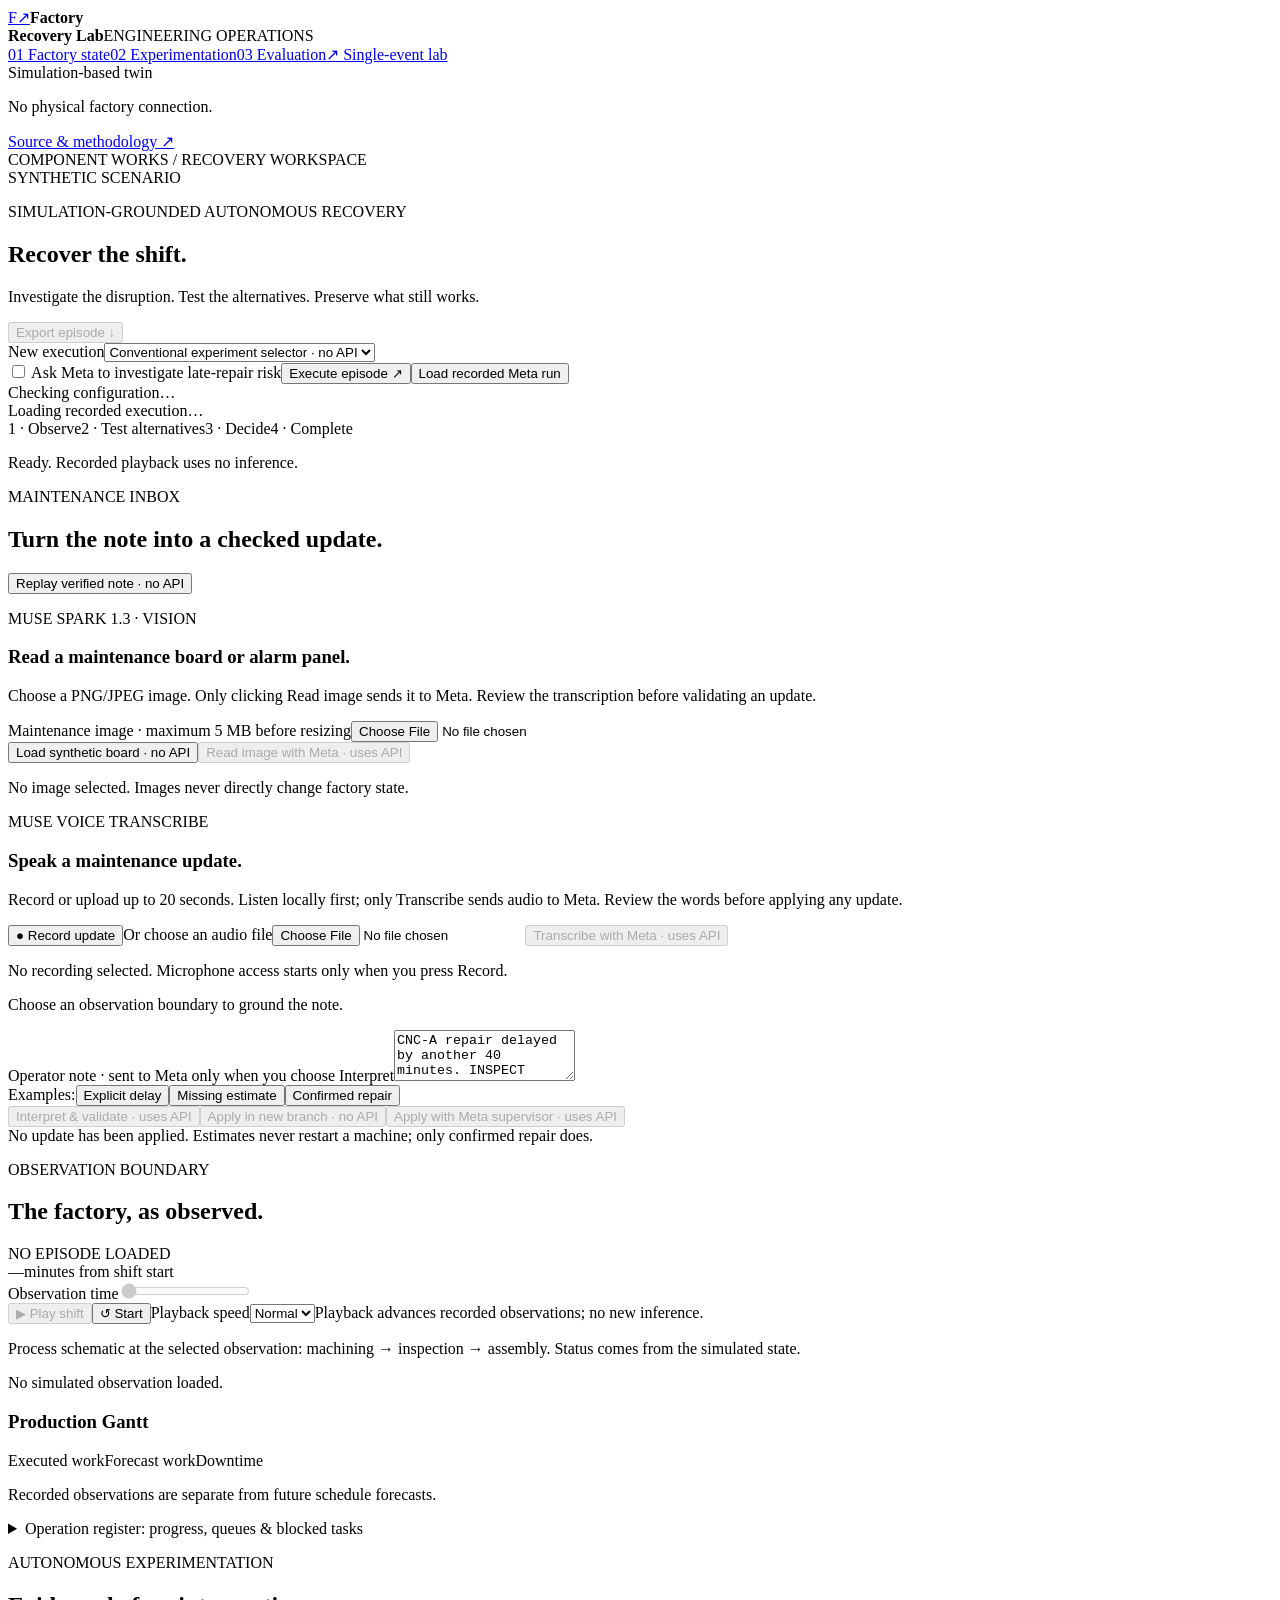
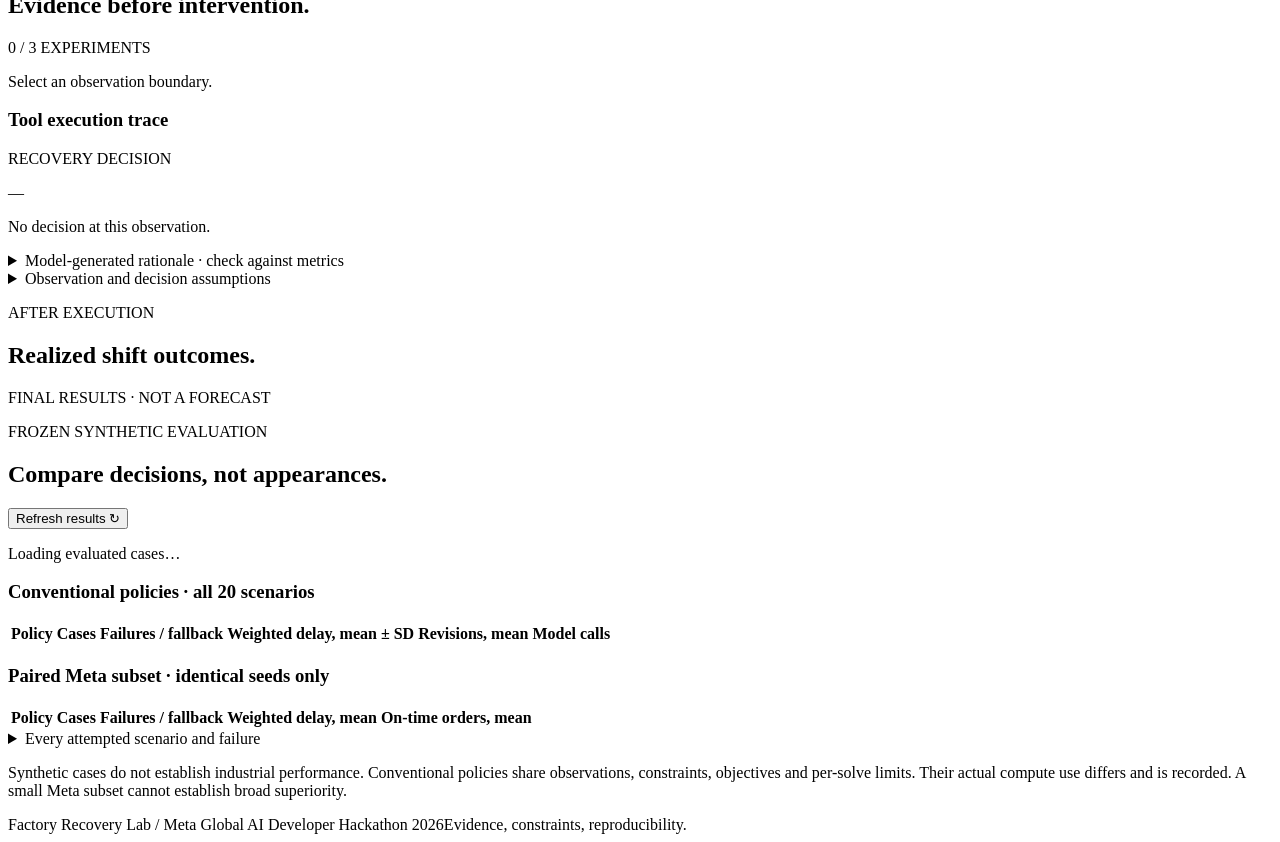
==== commit 2776535a: "Add reviewed Muse voice reports and bounded research stress tools" ====
--- a/src/factory_lab/web/console.html
+++ b/src/factory_lab/web/console.html
@@ -6,11 +6,11 @@
 <main>
 <header><div class="breadcrumb">COMPONENT WORKS <span>/</span> RECOVERY WORKSPACE</div><span class="tag">SYNTHETIC SCENARIO</span></header>
 <section class="hero"><div><p class="eyebrow">SIMULATION-GROUNDED AUTONOMOUS RECOVERY</p><h1>Recover the shift.</h1><p class="muted">Investigate the disruption. Test the alternatives. Preserve what still works.</p></div><button id="export-episode" class="button light" disabled>Export episode ↓</button></section>
-<section class="toolbar"><div><label for="episode-policy">New execution</label><select id="episode-policy"><option value="solver_selection">Conventional experiment selector · no API</option><option value="preserve">Preserve commitments · no API</option><option value="always_replan">Always replan · no API</option><option value="fixed_interval">Replan every 30 minutes · no API</option><option value="meta">Meta supervisor · uses API credits</option></select></div><button id="start-episode" class="button primary">Execute episode ↗</button><button id="recorded" class="button light">Load recorded Meta run</button><div class="credit-status" id="credit-status">Checking configuration…</div></section>
+<section class="toolbar"><div><label for="episode-policy">New execution</label><select id="episode-policy"><option value="solver_selection">Conventional experiment selector · no API</option><option value="preserve">Preserve commitments · no API</option><option value="always_replan">Always replan · no API</option><option value="fixed_interval">Replan every 30 minutes · no API</option><option value="meta">Meta supervisor · uses API credits</option></select></div><label class="risk-focus"><input id="meta-risk-focus" type="checkbox"> Ask Meta to investigate late-repair risk</label><button id="start-episode" class="button primary">Execute episode ↗</button><button id="recorded" class="button light">Load recorded Meta run</button><div class="credit-status" id="credit-status">Checking configuration…</div></section>
 <div id="console-status" class="status-line" role="status" aria-live="polite">Loading recorded execution…</div>
-<div id="agent-progress" class="agent-progress" aria-live="polite"><span data-stage="observe">1 · Observe</span><span data-stage="test">2 · Test alternatives</span><span data-stage="decide">3 · Decide</span><span data-stage="complete">4 · Complete</span><p id="agent-progress-detail">Ready. Recorded playback uses no inference.</p></div><section id="maintenance" class="panel maintenance-panel"><div class="section-title"><div><p class="eyebrow">MAINTENANCE INBOX</p><h2>Turn the note into a checked update.</h2></div><button id="replay-note" class="button light">Replay verified note · no API</button></div><div class="visual-inbox"><div><p class="eyebrow">MUSE SPARK 1.3 · VISION</p><h3>Read a maintenance board or alarm panel.</h3><p class="caption">Choose a PNG/JPEG image. Only clicking Read image sends it to Meta. Review the transcription before validating an update.</p><label class="note-label" for="maintenance-image">Maintenance image · maximum 5 MB before resizing</label><input id="maintenance-image" type="file" accept="image/png,image/jpeg"><div class="note-actions"><button id="sample-image" class="button light">Load synthetic board · no API</button><button id="read-image" class="button primary" disabled>Read image with Meta · uses API</button></div><p id="image-status" class="caption" aria-live="polite">No image selected. Images never directly change factory state.</p></div><div><img id="image-preview" alt="Selected maintenance evidence" hidden><div id="visual-result" class="caption"></div></div></div><p id="note-context" class="muted small">Choose an observation boundary to ground the note.</p><label class="note-label" for="maintenance-note">Operator note · sent to Meta only when you choose Interpret</label><textarea id="maintenance-note" rows="3" maxlength="2000">CNC-A repair delayed by another 40 minutes. INSPECT remains available.</textarea><div class="note-examples"><span>Examples:</span><button data-note-example="CNC-A repair delayed by another 40 minutes. INSPECT remains available.">Explicit delay</button><button data-note-example="CNC-A repair is delayed.">Missing estimate</button><button data-note-example="CNC-A is back online.">Confirmed repair</button></div><label id="visual-review-label" class="review-label" hidden><input id="visual-reviewed" type="checkbox"> I reviewed and corrected the image transcription above. Validate it as my operator report.</label><div class="note-actions"><button id="interpret-note" class="button primary" disabled>Interpret & validate · uses API</button><button id="apply-note" class="button light" disabled>Apply in new branch · no API</button><button id="apply-note-meta" class="button light" disabled>Apply with Meta supervisor · uses API</button></div><div id="note-result" class="note-result" aria-live="polite">No update has been applied. Estimates never restart a machine; only confirmed repair does.</div></section>
+<div id="agent-progress" class="agent-progress" aria-live="polite"><span data-stage="observe">1 · Observe</span><span data-stage="test">2 · Test alternatives</span><span data-stage="decide">3 · Decide</span><span data-stage="complete">4 · Complete</span><p id="agent-progress-detail">Ready. Recorded playback uses no inference.</p></div><section id="maintenance" class="panel maintenance-panel"><div class="section-title"><div><p class="eyebrow">MAINTENANCE INBOX</p><h2>Turn the note into a checked update.</h2></div><button id="replay-note" class="button light">Replay verified note · no API</button></div><div class="visual-inbox"><div><p class="eyebrow">MUSE SPARK 1.3 · VISION</p><h3>Read a maintenance board or alarm panel.</h3><p class="caption">Choose a PNG/JPEG image. Only clicking Read image sends it to Meta. Review the transcription before validating an update.</p><label class="note-label" for="maintenance-image">Maintenance image · maximum 5 MB before resizing</label><input id="maintenance-image" type="file" accept="image/png,image/jpeg"><div class="note-actions"><button id="sample-image" class="button light">Load synthetic board · no API</button><button id="read-image" class="button primary" disabled>Read image with Meta · uses API</button></div><p id="image-status" class="caption" aria-live="polite">No image selected. Images never directly change factory state.</p></div><div><img id="image-preview" alt="Selected maintenance evidence" hidden><div id="visual-result" class="caption"></div></div></div><div class="voice-inbox"><div><p class="eyebrow">MUSE VOICE TRANSCRIBE</p><h3>Speak a maintenance update.</h3><p class="caption">Record or upload up to 20 seconds. Listen locally first; only Transcribe sends audio to Meta. Review the words before applying any update.</p><div class="note-actions"><button id="voice-record" class="button light">● Record update</button><label class="note-label" for="maintenance-audio">Or choose an audio file</label><input id="maintenance-audio" type="file" accept="audio/*"><button id="transcribe-audio" class="button primary" disabled>Transcribe with Meta · uses API</button></div><audio id="voice-preview" controls hidden></audio><p id="voice-status" class="caption" aria-live="polite">No recording selected. Microphone access starts only when you press Record.</p><div id="voice-result" class="caption"></div></div></div><p id="note-context" class="muted small">Choose an observation boundary to ground the note.</p><label class="note-label" for="maintenance-note">Operator note · sent to Meta only when you choose Interpret</label><textarea id="maintenance-note" rows="3" maxlength="2000">CNC-A repair delayed by another 40 minutes. INSPECT remains available.</textarea><div class="note-examples"><span>Examples:</span><button data-note-example="CNC-A repair delayed by another 40 minutes. INSPECT remains available.">Explicit delay</button><button data-note-example="CNC-A repair is delayed.">Missing estimate</button><button data-note-example="CNC-A is back online.">Confirmed repair</button></div><label id="visual-review-label" class="review-label" hidden><input id="visual-reviewed" type="checkbox"> I reviewed and corrected the transcribed evidence above. Validate it as my operator report.</label><div class="note-actions"><button id="interpret-note" class="button primary" disabled>Interpret & validate · uses API</button><button id="apply-note" class="button light" disabled>Apply in new branch · no API</button><button id="apply-note-meta" class="button light" disabled>Apply with Meta supervisor · uses API</button></div><div id="note-result" class="note-result" aria-live="polite">No update has been applied. Estimates never restart a machine; only confirmed repair does.</div></section>
 <section id="factory" class="panel"><div class="section-title"><div><p class="eyebrow">OBSERVATION BOUNDARY</p><h2>The factory, as observed.</h2></div><span id="execution-mode" class="tag">NO EPISODE LOADED</span></div><div class="replay"><div><span class="minute" id="frame-time">—</span><span class="muted small">minutes from shift start</span></div><label class="slider-label" for="frame-slider">Observation time<input id="frame-slider" type="range" min="0" max="0" value="0" disabled></label><div id="state-counts" class="state-counts"></div></div><div class="playback-controls"><button id="play-shift" class="button primary" disabled aria-pressed="false">▶ Play shift</button><button id="restart-shift" class="button light">↺ Start</button><label for="playback-speed">Playback speed</label><select id="playback-speed"><option value="1500">Slow</option><option value="850" selected>Normal</option><option value="350">Fast</option></select><span id="playback-status" class="caption">Playback advances recorded observations; no new inference.</span></div><div id="event-buttons" class="event-buttons"></div><div id="factory-flow" class="factory-flow" aria-label="Factory process schematic"></div><p class="caption">Process schematic at the selected observation: machining → inspection → assembly. Status comes from the simulated state.</p><div id="factory-machines" class="machine-grid"><p class="muted">No simulated observation loaded.</p></div><div class="gantt-heading"><h3>Production Gantt</h3><div class="legend"><span><i class="solid"></i>Executed work</span><span><i class="forecast"></i>Forecast work</span><span><i class="down"></i>Downtime</span></div></div><div id="episode-gantt" class="gantt"></div><p id="gantt-caption" class="caption">Recorded observations are separate from future schedule forecasts.</p><details><summary>Operation register: progress, queues & blocked tasks</summary><div class="scroll-table"><table><thead><tr><th>Operation</th><th>Machine</th><th>Status</th><th>Worked</th><th>Remaining</th></tr></thead><tbody id="operation-register"></tbody></table></div></details></section>
-<section id="experimentation" class="experiment-grid"><div class="panel"><div class="section-title"><div><p class="eyebrow">AUTONOMOUS EXPERIMENTATION</p><h2>Evidence before intervention.</h2></div><span id="experiment-budget" class="tag">0 / 3 EXPERIMENTS</span></div><p id="current-event" class="event-description">Select an observation boundary.</p><div id="hypotheses"></div><div id="episode-candidates" class="candidate-grid"></div><div class="section-subtitle"><h3>Tool execution trace</h3><span id="request-budget" class="muted small"></span></div><div id="tool-trace" class="tool-trace"></div></div><div class="panel decision-panel"><p class="eyebrow">RECOVERY DECISION</p><div id="decision-badge" class="decision-badge">—</div><p id="decision-time" class="muted small"></p><p id="decision-evidence">No decision at this observation.</p><details><summary>Model-generated rationale · check against metrics</summary><p id="model-rationale" class="caption"></p></details><div id="constraint-result" class="validation"></div><div id="decision-cost" class="caption"></div><details><summary>Observation and decision assumptions</summary><p class="caption">Only events observed by this boundary are available to the policy. Confirmed outages control physical execution; published repair estimates control forecasts. An expired estimate uses a recorded fixed extension. Candidate trials vary the focus outage only.</p></details></div></section>
+<section id="experimentation" class="experiment-grid"><div class="panel"><div class="section-title"><div><p class="eyebrow">AUTONOMOUS EXPERIMENTATION</p><h2>Evidence before intervention.</h2></div><span id="experiment-budget" class="tag">0 / 3 EXPERIMENTS</span></div><p id="current-event" class="event-description">Select an observation boundary.</p><div id="hypotheses"></div><div id="episode-candidates" class="candidate-grid"></div><div class="section-subtitle"><h3>Tool execution trace</h3><span id="request-budget" class="muted small"></span></div><div id="diagnostic-results" class="diagnostic-results"></div><div id="tool-trace" class="tool-trace"></div></div><div class="panel decision-panel"><p class="eyebrow">RECOVERY DECISION</p><div id="decision-badge" class="decision-badge">—</div><p id="decision-time" class="muted small"></p><p id="decision-evidence">No decision at this observation.</p><details><summary>Model-generated rationale · check against metrics</summary><p id="model-rationale" class="caption"></p></details><div id="constraint-result" class="validation"></div><div id="decision-cost" class="caption"></div><details><summary>Observation and decision assumptions</summary><p class="caption">Only events observed by this boundary are available to the policy. Confirmed outages control physical execution; published repair estimates control forecasts. An expired estimate uses a recorded fixed extension. Candidate trials vary the focus outage only.</p></details></div></section>
 <section class="panel outcomes"><div class="section-title"><div><p class="eyebrow">AFTER EXECUTION</p><h2>Realized shift outcomes.</h2></div><span class="tag">FINAL RESULTS · NOT A FORECAST</span></div><div id="realized-metrics" class="metric-grid"></div><p id="episode-limitations" class="caption"></p><div id="episode-failures"></div></section>
 <section id="evaluation" class="panel"><div class="section-title"><div><p class="eyebrow">FROZEN SYNTHETIC EVALUATION</p><h2>Compare decisions, not appearances.</h2></div><button id="refresh-evaluation" class="button light">Refresh results ↻</button></div><p id="evaluation-description" class="muted small">Loading evaluated cases…</p><h3>Conventional policies · all 20 scenarios</h3><div class="scroll-table"><table><thead><tr><th>Policy</th><th>Cases</th><th>Failures / fallback</th><th>Weighted delay, mean ± SD</th><th>Revisions, mean</th><th>Model calls</th></tr></thead><tbody id="aggregate-results"></tbody></table></div><h3 class="paired-title">Paired Meta subset · identical seeds only</h3><div class="scroll-table"><table><thead><tr><th>Policy</th><th>Cases</th><th>Failures / fallback</th><th>Weighted delay, mean</th><th>On-time orders, mean</th></tr></thead><tbody id="paired-results"></tbody></table></div><details><summary>Every attempted scenario and failure</summary><div class="scroll-table evaluation-cases"><table><thead><tr><th>Seed</th><th>Policy</th><th>Status</th><th>Realized weighted delay</th><th>Model calls</th></tr></thead><tbody id="scenario-results"></tbody></table></div><div id="evaluation-failures"></div></details><p class="caption">Synthetic cases do not establish industrial performance. Conventional policies share observations, constraints, objectives and per-solve limits. Their actual compute use differs and is recorded. A small Meta subset cannot establish broad superiority.</p></section>
 <footer><span>Factory Recovery Lab / Meta Global AI Developer Hackathon 2026</span><span>Evidence, constraints, reproducibility.</span></footer>
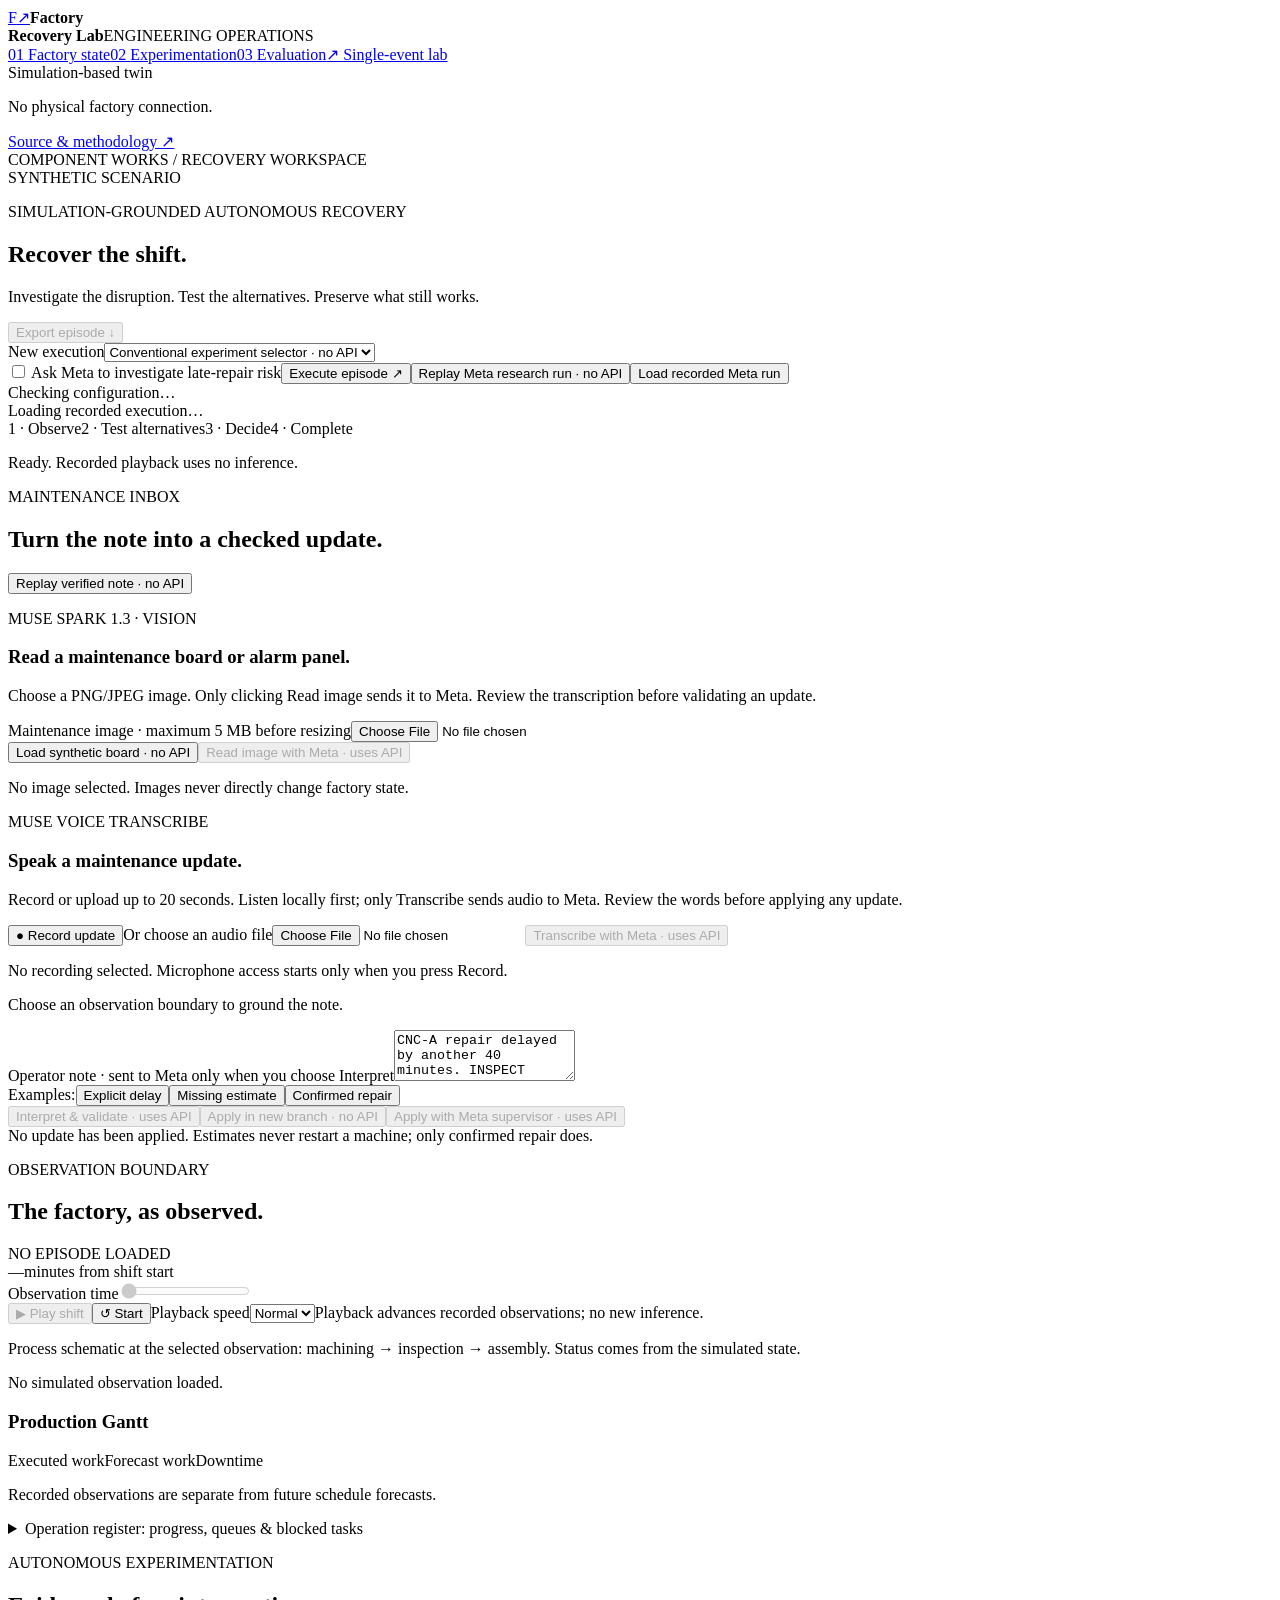
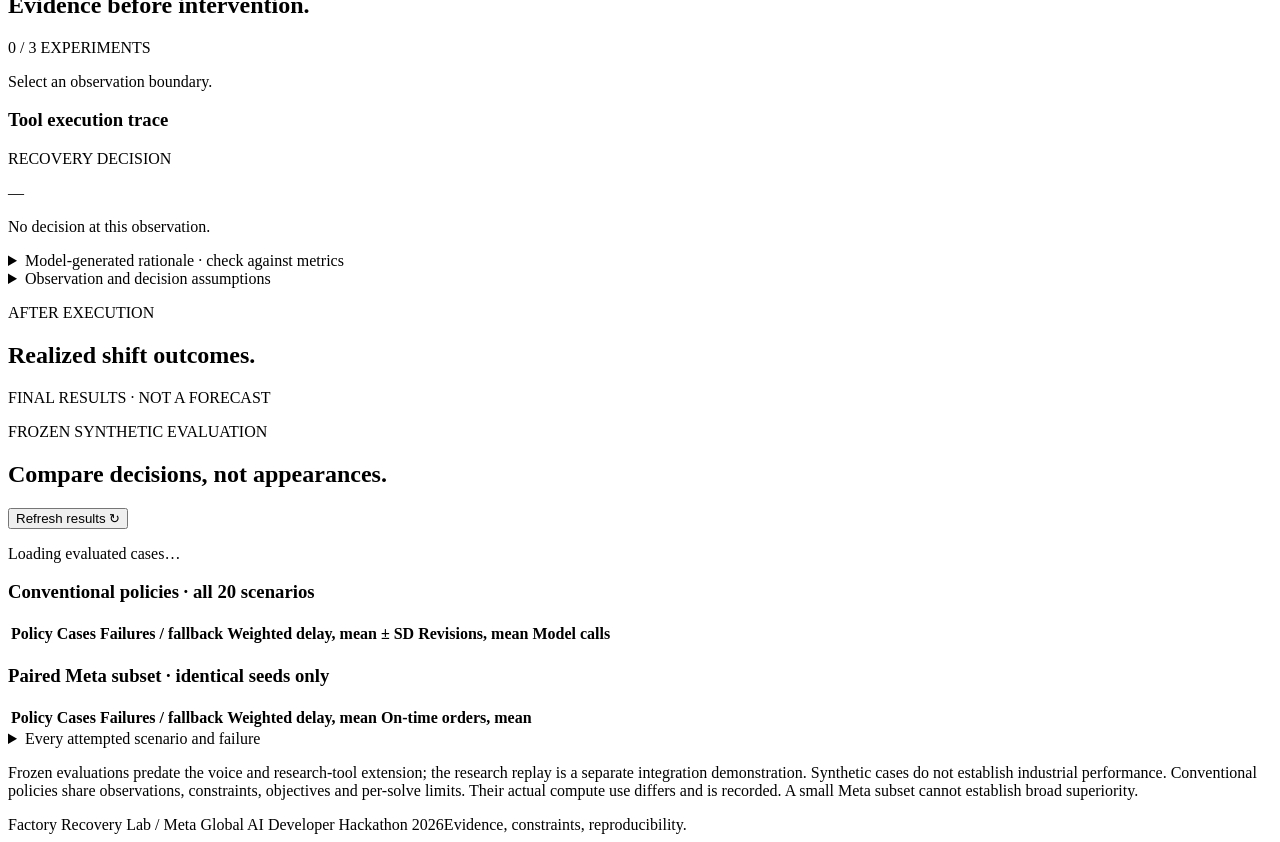
==== commit 1a004ce0: "Publish real voice and stress-tool evidence with free research replay" ====
--- a/src/factory_lab/web/console.html
+++ b/src/factory_lab/web/console.html
@@ -6,12 +6,12 @@
 <main>
 <header><div class="breadcrumb">COMPONENT WORKS <span>/</span> RECOVERY WORKSPACE</div><span class="tag">SYNTHETIC SCENARIO</span></header>
 <section class="hero"><div><p class="eyebrow">SIMULATION-GROUNDED AUTONOMOUS RECOVERY</p><h1>Recover the shift.</h1><p class="muted">Investigate the disruption. Test the alternatives. Preserve what still works.</p></div><button id="export-episode" class="button light" disabled>Export episode ↓</button></section>
-<section class="toolbar"><div><label for="episode-policy">New execution</label><select id="episode-policy"><option value="solver_selection">Conventional experiment selector · no API</option><option value="preserve">Preserve commitments · no API</option><option value="always_replan">Always replan · no API</option><option value="fixed_interval">Replan every 30 minutes · no API</option><option value="meta">Meta supervisor · uses API credits</option></select></div><label class="risk-focus"><input id="meta-risk-focus" type="checkbox"> Ask Meta to investigate late-repair risk</label><button id="start-episode" class="button primary">Execute episode ↗</button><button id="recorded" class="button light">Load recorded Meta run</button><div class="credit-status" id="credit-status">Checking configuration…</div></section>
+<section class="toolbar"><div><label for="episode-policy">New execution</label><select id="episode-policy"><option value="solver_selection">Conventional experiment selector · no API</option><option value="preserve">Preserve commitments · no API</option><option value="always_replan">Always replan · no API</option><option value="fixed_interval">Replan every 30 minutes · no API</option><option value="meta">Meta supervisor · uses API credits</option></select></div><label class="risk-focus"><input id="meta-risk-focus" type="checkbox"> Ask Meta to investigate late-repair risk</label><button id="start-episode" class="button primary">Execute episode ↗</button><button id="recorded-research" class="button light">Replay Meta research run · no API</button><button id="recorded" class="button light">Load recorded Meta run</button><div class="credit-status" id="credit-status">Checking configuration…</div></section>
 <div id="console-status" class="status-line" role="status" aria-live="polite">Loading recorded execution…</div>
 <div id="agent-progress" class="agent-progress" aria-live="polite"><span data-stage="observe">1 · Observe</span><span data-stage="test">2 · Test alternatives</span><span data-stage="decide">3 · Decide</span><span data-stage="complete">4 · Complete</span><p id="agent-progress-detail">Ready. Recorded playback uses no inference.</p></div><section id="maintenance" class="panel maintenance-panel"><div class="section-title"><div><p class="eyebrow">MAINTENANCE INBOX</p><h2>Turn the note into a checked update.</h2></div><button id="replay-note" class="button light">Replay verified note · no API</button></div><div class="visual-inbox"><div><p class="eyebrow">MUSE SPARK 1.3 · VISION</p><h3>Read a maintenance board or alarm panel.</h3><p class="caption">Choose a PNG/JPEG image. Only clicking Read image sends it to Meta. Review the transcription before validating an update.</p><label class="note-label" for="maintenance-image">Maintenance image · maximum 5 MB before resizing</label><input id="maintenance-image" type="file" accept="image/png,image/jpeg"><div class="note-actions"><button id="sample-image" class="button light">Load synthetic board · no API</button><button id="read-image" class="button primary" disabled>Read image with Meta · uses API</button></div><p id="image-status" class="caption" aria-live="polite">No image selected. Images never directly change factory state.</p></div><div><img id="image-preview" alt="Selected maintenance evidence" hidden><div id="visual-result" class="caption"></div></div></div><div class="voice-inbox"><div><p class="eyebrow">MUSE VOICE TRANSCRIBE</p><h3>Speak a maintenance update.</h3><p class="caption">Record or upload up to 20 seconds. Listen locally first; only Transcribe sends audio to Meta. Review the words before applying any update.</p><div class="note-actions"><button id="voice-record" class="button light">● Record update</button><label class="note-label" for="maintenance-audio">Or choose an audio file</label><input id="maintenance-audio" type="file" accept="audio/*"><button id="transcribe-audio" class="button primary" disabled>Transcribe with Meta · uses API</button></div><audio id="voice-preview" controls hidden></audio><p id="voice-status" class="caption" aria-live="polite">No recording selected. Microphone access starts only when you press Record.</p><div id="voice-result" class="caption"></div></div></div><p id="note-context" class="muted small">Choose an observation boundary to ground the note.</p><label class="note-label" for="maintenance-note">Operator note · sent to Meta only when you choose Interpret</label><textarea id="maintenance-note" rows="3" maxlength="2000">CNC-A repair delayed by another 40 minutes. INSPECT remains available.</textarea><div class="note-examples"><span>Examples:</span><button data-note-example="CNC-A repair delayed by another 40 minutes. INSPECT remains available.">Explicit delay</button><button data-note-example="CNC-A repair is delayed.">Missing estimate</button><button data-note-example="CNC-A is back online.">Confirmed repair</button></div><label id="visual-review-label" class="review-label" hidden><input id="visual-reviewed" type="checkbox"> I reviewed and corrected the transcribed evidence above. Validate it as my operator report.</label><div class="note-actions"><button id="interpret-note" class="button primary" disabled>Interpret & validate · uses API</button><button id="apply-note" class="button light" disabled>Apply in new branch · no API</button><button id="apply-note-meta" class="button light" disabled>Apply with Meta supervisor · uses API</button></div><div id="note-result" class="note-result" aria-live="polite">No update has been applied. Estimates never restart a machine; only confirmed repair does.</div></section>
 <section id="factory" class="panel"><div class="section-title"><div><p class="eyebrow">OBSERVATION BOUNDARY</p><h2>The factory, as observed.</h2></div><span id="execution-mode" class="tag">NO EPISODE LOADED</span></div><div class="replay"><div><span class="minute" id="frame-time">—</span><span class="muted small">minutes from shift start</span></div><label class="slider-label" for="frame-slider">Observation time<input id="frame-slider" type="range" min="0" max="0" value="0" disabled></label><div id="state-counts" class="state-counts"></div></div><div class="playback-controls"><button id="play-shift" class="button primary" disabled aria-pressed="false">▶ Play shift</button><button id="restart-shift" class="button light">↺ Start</button><label for="playback-speed">Playback speed</label><select id="playback-speed"><option value="1500">Slow</option><option value="850" selected>Normal</option><option value="350">Fast</option></select><span id="playback-status" class="caption">Playback advances recorded observations; no new inference.</span></div><div id="event-buttons" class="event-buttons"></div><div id="factory-flow" class="factory-flow" aria-label="Factory process schematic"></div><p class="caption">Process schematic at the selected observation: machining → inspection → assembly. Status comes from the simulated state.</p><div id="factory-machines" class="machine-grid"><p class="muted">No simulated observation loaded.</p></div><div class="gantt-heading"><h3>Production Gantt</h3><div class="legend"><span><i class="solid"></i>Executed work</span><span><i class="forecast"></i>Forecast work</span><span><i class="down"></i>Downtime</span></div></div><div id="episode-gantt" class="gantt"></div><p id="gantt-caption" class="caption">Recorded observations are separate from future schedule forecasts.</p><details><summary>Operation register: progress, queues & blocked tasks</summary><div class="scroll-table"><table><thead><tr><th>Operation</th><th>Machine</th><th>Status</th><th>Worked</th><th>Remaining</th></tr></thead><tbody id="operation-register"></tbody></table></div></details></section>
 <section id="experimentation" class="experiment-grid"><div class="panel"><div class="section-title"><div><p class="eyebrow">AUTONOMOUS EXPERIMENTATION</p><h2>Evidence before intervention.</h2></div><span id="experiment-budget" class="tag">0 / 3 EXPERIMENTS</span></div><p id="current-event" class="event-description">Select an observation boundary.</p><div id="hypotheses"></div><div id="episode-candidates" class="candidate-grid"></div><div class="section-subtitle"><h3>Tool execution trace</h3><span id="request-budget" class="muted small"></span></div><div id="diagnostic-results" class="diagnostic-results"></div><div id="tool-trace" class="tool-trace"></div></div><div class="panel decision-panel"><p class="eyebrow">RECOVERY DECISION</p><div id="decision-badge" class="decision-badge">—</div><p id="decision-time" class="muted small"></p><p id="decision-evidence">No decision at this observation.</p><details><summary>Model-generated rationale · check against metrics</summary><p id="model-rationale" class="caption"></p></details><div id="constraint-result" class="validation"></div><div id="decision-cost" class="caption"></div><details><summary>Observation and decision assumptions</summary><p class="caption">Only events observed by this boundary are available to the policy. Confirmed outages control physical execution; published repair estimates control forecasts. An expired estimate uses a recorded fixed extension. Candidate trials vary the focus outage only.</p></details></div></section>
 <section class="panel outcomes"><div class="section-title"><div><p class="eyebrow">AFTER EXECUTION</p><h2>Realized shift outcomes.</h2></div><span class="tag">FINAL RESULTS · NOT A FORECAST</span></div><div id="realized-metrics" class="metric-grid"></div><p id="episode-limitations" class="caption"></p><div id="episode-failures"></div></section>
-<section id="evaluation" class="panel"><div class="section-title"><div><p class="eyebrow">FROZEN SYNTHETIC EVALUATION</p><h2>Compare decisions, not appearances.</h2></div><button id="refresh-evaluation" class="button light">Refresh results ↻</button></div><p id="evaluation-description" class="muted small">Loading evaluated cases…</p><h3>Conventional policies · all 20 scenarios</h3><div class="scroll-table"><table><thead><tr><th>Policy</th><th>Cases</th><th>Failures / fallback</th><th>Weighted delay, mean ± SD</th><th>Revisions, mean</th><th>Model calls</th></tr></thead><tbody id="aggregate-results"></tbody></table></div><h3 class="paired-title">Paired Meta subset · identical seeds only</h3><div class="scroll-table"><table><thead><tr><th>Policy</th><th>Cases</th><th>Failures / fallback</th><th>Weighted delay, mean</th><th>On-time orders, mean</th></tr></thead><tbody id="paired-results"></tbody></table></div><details><summary>Every attempted scenario and failure</summary><div class="scroll-table evaluation-cases"><table><thead><tr><th>Seed</th><th>Policy</th><th>Status</th><th>Realized weighted delay</th><th>Model calls</th></tr></thead><tbody id="scenario-results"></tbody></table></div><div id="evaluation-failures"></div></details><p class="caption">Synthetic cases do not establish industrial performance. Conventional policies share observations, constraints, objectives and per-solve limits. Their actual compute use differs and is recorded. A small Meta subset cannot establish broad superiority.</p></section>
+<section id="evaluation" class="panel"><div class="section-title"><div><p class="eyebrow">FROZEN SYNTHETIC EVALUATION</p><h2>Compare decisions, not appearances.</h2></div><button id="refresh-evaluation" class="button light">Refresh results ↻</button></div><p id="evaluation-description" class="muted small">Loading evaluated cases…</p><h3>Conventional policies · all 20 scenarios</h3><div class="scroll-table"><table><thead><tr><th>Policy</th><th>Cases</th><th>Failures / fallback</th><th>Weighted delay, mean ± SD</th><th>Revisions, mean</th><th>Model calls</th></tr></thead><tbody id="aggregate-results"></tbody></table></div><h3 class="paired-title">Paired Meta subset · identical seeds only</h3><div class="scroll-table"><table><thead><tr><th>Policy</th><th>Cases</th><th>Failures / fallback</th><th>Weighted delay, mean</th><th>On-time orders, mean</th></tr></thead><tbody id="paired-results"></tbody></table></div><details><summary>Every attempted scenario and failure</summary><div class="scroll-table evaluation-cases"><table><thead><tr><th>Seed</th><th>Policy</th><th>Status</th><th>Realized weighted delay</th><th>Model calls</th></tr></thead><tbody id="scenario-results"></tbody></table></div><div id="evaluation-failures"></div></details><p class="caption">Frozen evaluations predate the voice and research-tool extension; the research replay is a separate integration demonstration. Synthetic cases do not establish industrial performance. Conventional policies share observations, constraints, objectives and per-solve limits. Their actual compute use differs and is recorded. A small Meta subset cannot establish broad superiority.</p></section>
 <footer><span>Factory Recovery Lab / Meta Global AI Developer Hackathon 2026</span><span>Evidence, constraints, reproducibility.</span></footer>
 </main></body></html>
